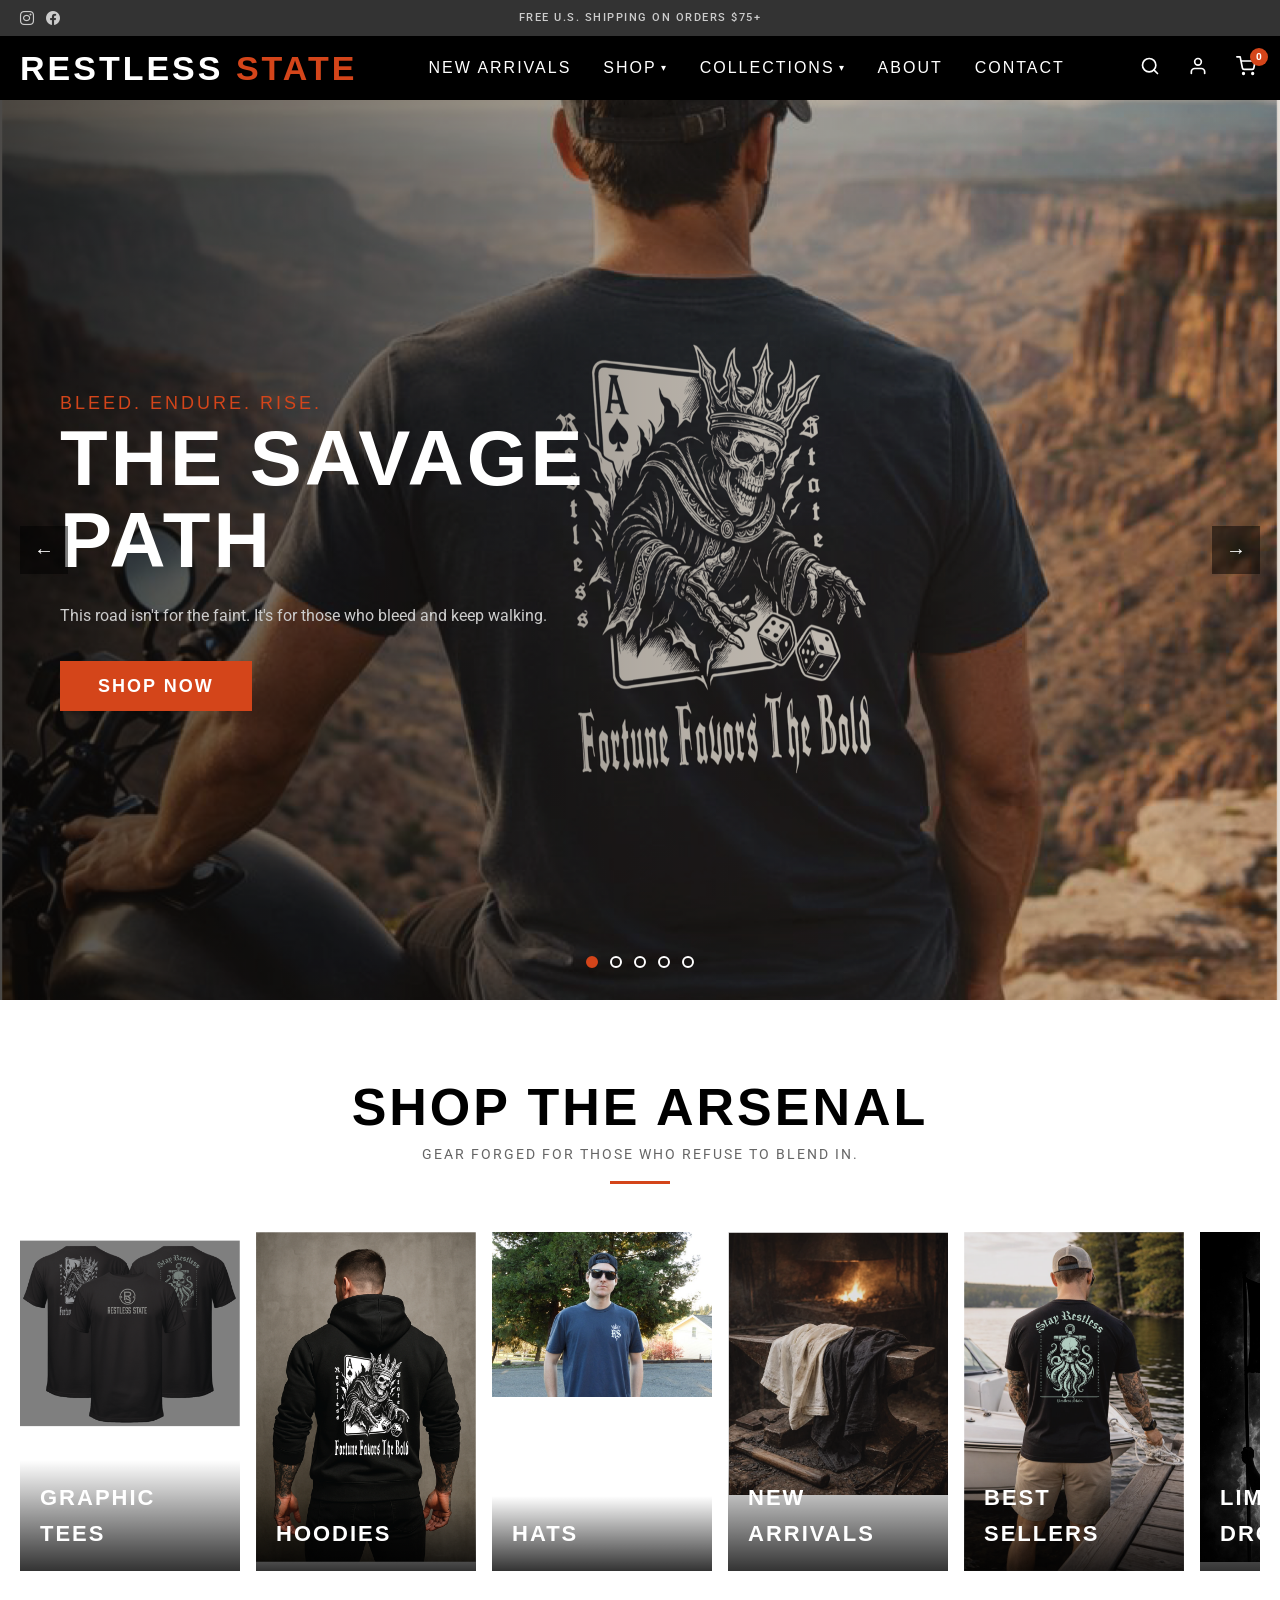
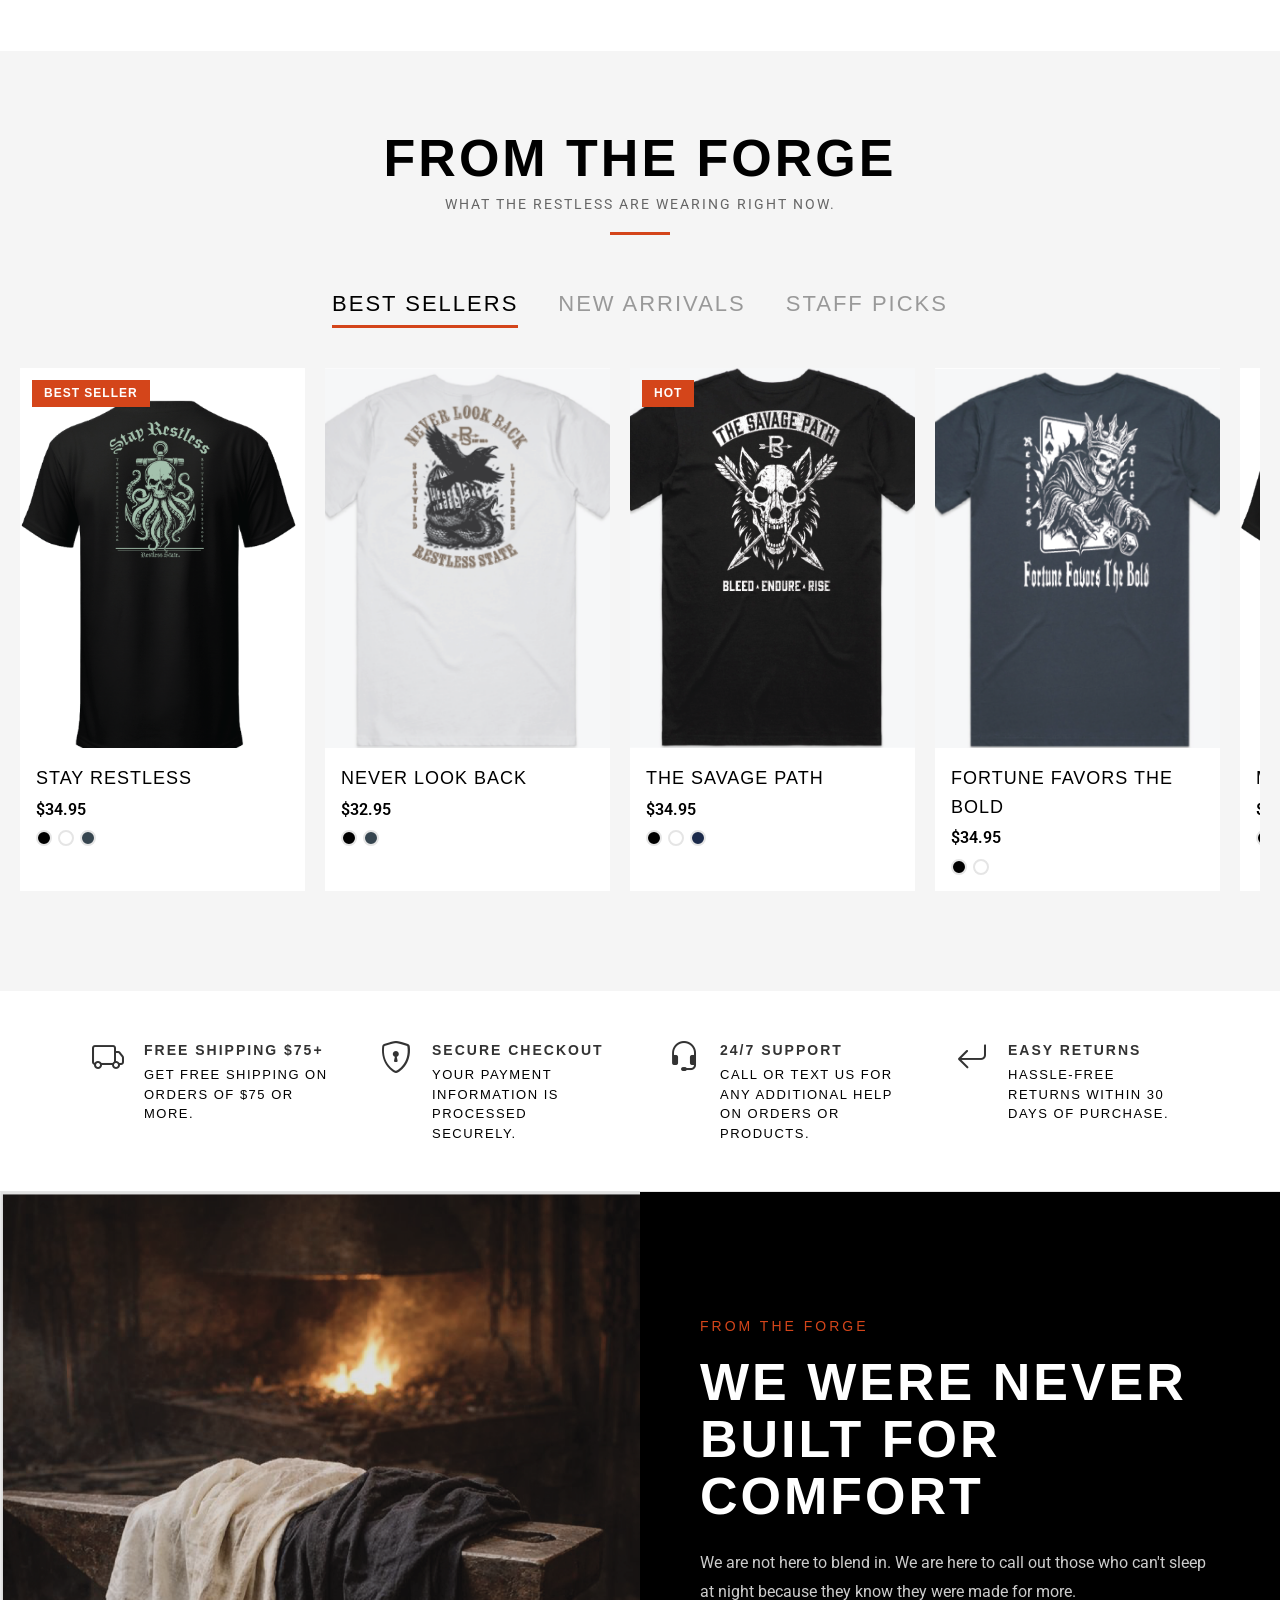
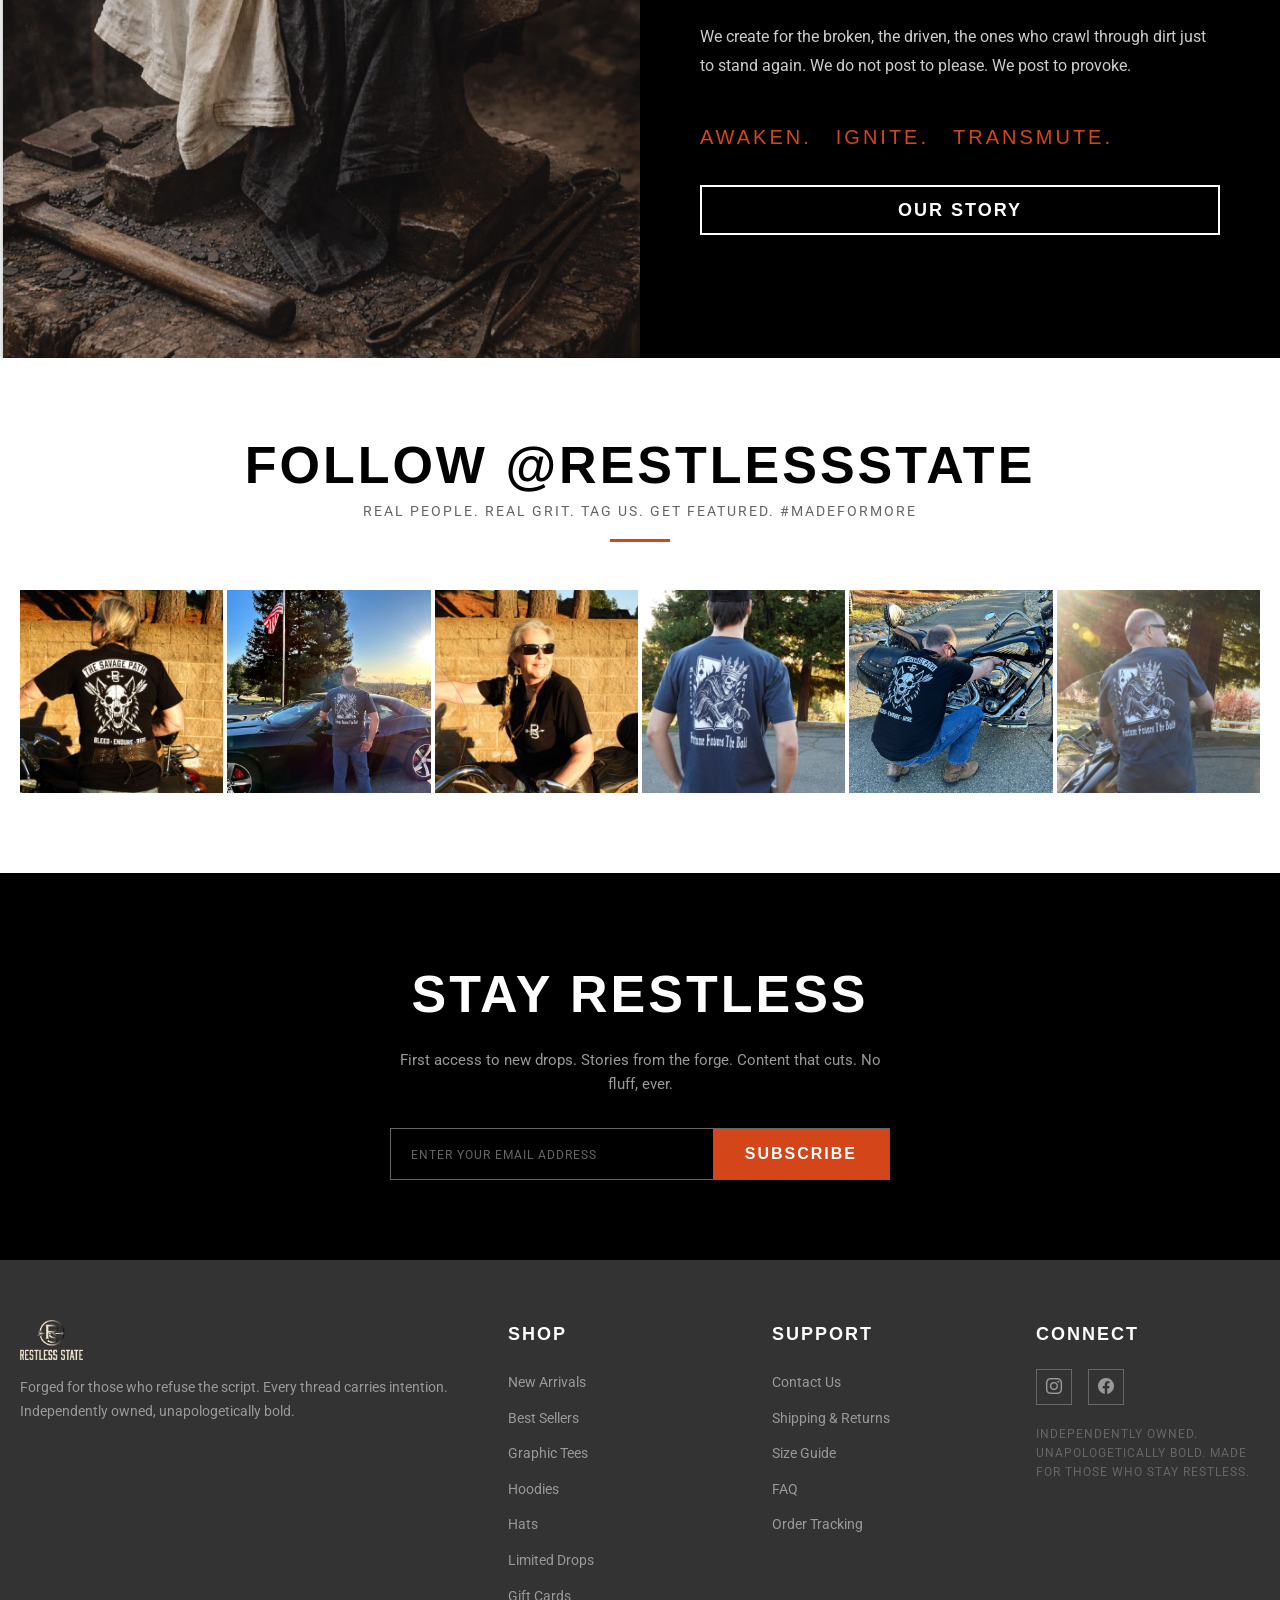
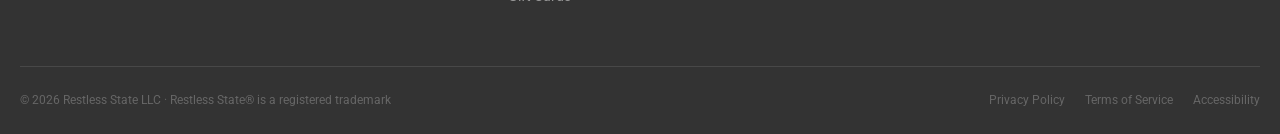
==== index.html @ 9c3a2095 "Initial commit — Restless State streetwear brand site Static site with index, collection, and produc" ====
<!DOCTYPE html>
<html lang="en">
<head>
  <meta charset="UTF-8">
  <meta name="viewport" content="width=device-width, initial-scale=1.0">
  <meta name="description" content="Restless State — streetwear for the underdogs, the misfits, and the self-made. Graphic tees, hoodies, hats, and limited drops.">
  <title>Restless State — You Were Made For More</title>
  <link rel="stylesheet" href="https://use.typekit.net/fvs3qhg.css">
  <link rel="preconnect" href="https://fonts.googleapis.com">
  <link rel="preconnect" href="https://fonts.gstatic.com" crossorigin>
  <link href="https://fonts.googleapis.com/css2?family=Roboto:wght@300;400;500;700&display=swap" rel="stylesheet">
  <link rel="stylesheet" href="https://cdn.jsdelivr.net/npm/bootstrap-icons@1.11.3/font/bootstrap-icons.min.css">
  <link rel="stylesheet" href="css/styles.css">
</head>
<body>

  <!-- ========== HEADER ========== -->
  <header class="site-header">

    <!-- Utility Bar -->
    <div class="utility-bar">
      <div class="utility-bar__inner">
        <div class="utility-bar__social">
          <a href="#" aria-label="Instagram"><i class="bi bi-instagram"></i></a>
          <a href="#" aria-label="Facebook"><i class="bi bi-facebook"></i></a>
        </div>
        <div class="utility-bar__ticker">
          <div class="utility-bar__ticker-track">
            <span class="utility-bar__ticker-item active">FREE U.S. SHIPPING ON ORDERS $75+</span>
            <span class="utility-bar__ticker-item">PREMIUM QUALITY. HAND-PRINTED IN THE USA.</span>
            <span class="utility-bar__ticker-item">JOIN THE MOVEMENT — @RESTLESSSTATE</span>
          </div>
        </div>
      </div>
    </div>

    <!-- Main Navigation -->
    <nav class="main-nav" aria-label="Main navigation">
      <div class="main-nav__inner">

        <button class="nav-hamburger" aria-label="Open menu" aria-expanded="false">
          <span class="nav-hamburger__line"></span>
          <span class="nav-hamburger__line"></span>
          <span class="nav-hamburger__line"></span>
        </button>

        <a href="/" class="nav-logo" aria-label="Restless State home">RESTLESS <span>STATE</span></a>

        <ul class="nav-links">
          <li class="nav-links__item">
            <a href="#" class="nav-links__link">New Arrivals</a>
          </li>
          <li class="nav-links__item">
            <a href="#" class="nav-links__link">Shop <span class="nav-links__arrow">&#9662;</span></a>
            <div class="mega-menu">
              <div class="mega-menu__grid">
                <div class="mega-menu__column">
                  <h4>Tops</h4>
                  <a href="#">Graphic Tees</a>
                  <a href="#">Long Sleeves</a>
                  <a href="#">Tank Tops</a>
                </div>
                <div class="mega-menu__column">
                  <h4>Outerwear</h4>
                  <a href="#">Hoodies</a>
                  <a href="#">Zip-Ups</a>
                  <a href="#">Jackets</a>
                </div>
                <div class="mega-menu__column">
                  <h4>Accessories</h4>
                  <a href="#">Hats</a>
                  <a href="#">Beanies</a>
                  <a href="#">Stickers</a>
                </div>
                <div class="mega-menu__column">
                  <h4>Featured</h4>
                  <a href="#">Best Sellers</a>
                  <a href="#">Limited Drops</a>
                  <a href="#">Gift Cards</a>
                </div>
              </div>
            </div>
          </li>
          <li class="nav-links__item">
            <a href="#" class="nav-links__link">Collections <span class="nav-links__arrow">&#9662;</span></a>
            <div class="mega-menu">
              <div class="mega-menu__grid">
                <div class="mega-menu__column">
                  <a href="#">Graphic Tees</a>
                  <a href="#">Hoodies</a>
                  <a href="#">Hats</a>
                </div>
                <div class="mega-menu__column">
                  <a href="#">New Arrivals</a>
                  <a href="#">Best Sellers</a>
                  <a href="#">Limited Drops</a>
                </div>
              </div>
            </div>
          </li>
          <li class="nav-links__item">
            <a href="#" class="nav-links__link">About</a>
          </li>
          <li class="nav-links__item">
            <a href="#" class="nav-links__link">Contact</a>
          </li>
        </ul>

        <div class="nav-actions">
          <button class="nav-action-btn" aria-label="Search">
            <svg width="20" height="20" viewBox="0 0 24 24" fill="none" stroke="currentColor" stroke-width="2" stroke-linecap="round" stroke-linejoin="round"><circle cx="11" cy="11" r="8"/><line x1="21" y1="21" x2="16.65" y2="16.65"/></svg>
          </button>
          <button class="nav-action-btn" aria-label="Account">
            <svg width="20" height="20" viewBox="0 0 24 24" fill="none" stroke="currentColor" stroke-width="2" stroke-linecap="round" stroke-linejoin="round"><path d="M20 21v-2a4 4 0 0 0-4-4H8a4 4 0 0 0-4 4v2"/><circle cx="12" cy="7" r="4"/></svg>
          </button>
          <button class="nav-action-btn" aria-label="Cart" data-cart-toggle>
            <svg width="20" height="20" viewBox="0 0 24 24" fill="none" stroke="currentColor" stroke-width="2" stroke-linecap="round" stroke-linejoin="round"><circle cx="9" cy="21" r="1"/><circle cx="20" cy="21" r="1"/><path d="M1 1h4l2.68 13.39a2 2 0 0 0 2 1.61h9.72a2 2 0 0 0 2-1.61L23 6H6"/></svg>
            <span class="nav-action-btn__badge">0</span>
          </button>
        </div>

      </div>
    </nav>

    <!-- Mobile Menu -->
    <div class="mobile-menu" aria-label="Mobile navigation">
      <div class="mobile-menu__item">
        <a href="#" class="mobile-menu__link">New Arrivals</a>
      </div>
      <div class="mobile-menu__item">
        <a href="#" class="mobile-menu__link">Shop</a>
        <button class="mobile-menu__toggle" aria-label="Expand Shop submenu">&#9662;</button>
        <div class="mobile-menu__submenu">
          <a href="#">Graphic Tees</a>
          <a href="#">Long Sleeves</a>
          <a href="#">Hoodies</a>
          <a href="#">Zip-Ups</a>
          <a href="#">Hats</a>
          <a href="#">Beanies</a>
        </div>
      </div>
      <div class="mobile-menu__item">
        <a href="#" class="mobile-menu__link">Collections</a>
        <button class="mobile-menu__toggle" aria-label="Expand Collections submenu">&#9662;</button>
        <div class="mobile-menu__submenu">
          <a href="#">Graphic Tees</a>
          <a href="#">Hoodies</a>
          <a href="#">Hats</a>
          <a href="#">New Arrivals</a>
          <a href="#">Best Sellers</a>
          <a href="#">Limited Drops</a>
        </div>
      </div>
      <div class="mobile-menu__item">
        <a href="#" class="mobile-menu__link">About</a>
      </div>
      <div class="mobile-menu__item">
        <a href="#" class="mobile-menu__link">Contact</a>
      </div>
    </div>

  </header>

  <main>

    <!-- ========== HERO SLIDESHOW ========== -->
    <section class="hero" aria-label="Hero slideshow">
      <div class="hero__slide active">
        <img src="images/hero/hero-4-canyon-moto.png" alt="Fortune Favors tee with motorcycle at Grand Canyon">
        <div class="hero__overlay">
          <div class="hero__content">
            <span class="hero__subtitle">Bleed. Endure. Rise.</span>
            <h1 class="hero__title">THE SAVAGE PATH</h1>
            <p class="hero__desc">This road isn't for the faint. It's for those who bleed and keep walking.</p>
            <a href="#" class="btn btn--primary">Shop Now</a>
          </div>
        </div>
      </div>
      <div class="hero__slide">
        <img src="images/hero/hero-1-flag-fire.png" alt="Silhouette holding Restless State flag with fire and amber glow">
        <div class="hero__overlay">
          <div class="hero__content">
            <span class="hero__subtitle">From The Forge</span>
            <h1 class="hero__title">FORGED IN RESTLESSNESS</h1>
            <p class="hero__desc">We were never built for comfort. The restless state is both curse and catalyst.</p>
            <a href="#" class="btn btn--outline">Enter The Forge</a>
          </div>
        </div>
      </div>
      <div class="hero__slide">
        <img src="images/hero/hero-2-challenger-flag.jpg" alt="Man with Dodge Challenger and American flag at sunset">
        <div class="hero__overlay">
          <div class="hero__content">
            <span class="hero__subtitle">New Collection</span>
            <h1 class="hero__title">FORTUNE FAVORS THE BOLD</h1>
            <p class="hero__desc">For those who play to win. Every hand. Every time.</p>
            <a href="#" class="btn btn--outline">Shop Now</a>
          </div>
        </div>
      </div>
      <div class="hero__slide">
        <img src="images/hero/hero-3-rope-bridge.png" alt="Never Look Back tee on rope bridge with waterfall">
        <div class="hero__overlay">
          <div class="hero__content">
            <span class="hero__subtitle">Stay Wild. Live Free.</span>
            <h1 class="hero__title">NEVER LOOK BACK</h1>
            <p class="hero__desc">The path behind you is ash. The path ahead is yours to forge.</p>
            <a href="#" class="btn btn--outline">Shop The Drop</a>
          </div>
        </div>
      </div>
      <div class="hero__slide">
        <img src="images/hero/hero-5-sunset-ride.jpg" alt="Woman on motorcycle riding into sun starburst">
        <div class="hero__overlay">
          <div class="hero__content">
            <span class="hero__subtitle">The Movement</span>
            <h1 class="hero__title">YOU WERE MADE FOR MORE</h1>
            <p class="hero__desc">Stop settling. Start building. The restless don't wait for permission.</p>
            <a href="#" class="btn btn--primary">Join Us</a>
          </div>
        </div>
      </div>

      <div class="hero__nav">
        <button class="hero__dot active" aria-label="Go to slide 1"></button>
        <button class="hero__dot" aria-label="Go to slide 2"></button>
        <button class="hero__dot" aria-label="Go to slide 3"></button>
        <button class="hero__dot" aria-label="Go to slide 4"></button>
        <button class="hero__dot" aria-label="Go to slide 5"></button>
      </div>

      <button class="hero__arrow hero__arrow--prev" aria-label="Previous slide">&#8592;</button>
      <button class="hero__arrow hero__arrow--next" aria-label="Next slide">&#8594;</button>
    </section>

    <!-- ========== COLLECTIONS GRID ========== -->
    <section class="collections-grid">
      <div class="container">
        <div class="section-header">
          <h2 class="section-header__title">Shop The Arsenal</h2>
          <p class="section-header__subtitle">Gear forged for those who refuse to blend in.</p>
          <div class="section-header__line"></div>
        </div>
        <div class="collections-grid__scroll">
          <a href="#" class="collection-card">
            <div class="collection-card__image">
              <img src="images/collections/graphic-tees.png" alt="Three black graphic tees lineup">
            </div>
            <div class="collection-card__overlay">
              <span class="collection-card__name">Graphic Tees</span>
            </div>
          </a>
          <a href="#" class="collection-card">
            <div class="collection-card__image">
              <img src="images/collections/hoodies.png" alt="Hooded figure in dark warehouse">
            </div>
            <div class="collection-card__overlay">
              <span class="collection-card__name">Hoodies</span>
            </div>
          </a>
          <a href="#" class="collection-card">
            <div class="collection-card__image">
              <img src="images/collections/hats.jpg" alt="Young model wearing RS snapback hat">
            </div>
            <div class="collection-card__overlay">
              <span class="collection-card__name">Hats</span>
            </div>
          </a>
          <a href="#" class="collection-card">
            <div class="collection-card__image">
              <img src="images/collections/new-arrivals.png" alt="Tees draped over anvil with forge fire">
            </div>
            <div class="collection-card__overlay">
              <span class="collection-card__name">New Arrivals</span>
            </div>
          </a>
          <a href="#" class="collection-card">
            <div class="collection-card__image">
              <img src="images/collections/best-sellers.png" alt="Man at dock marina wearing Kraken tee">
            </div>
            <div class="collection-card__overlay">
              <span class="collection-card__name">Best Sellers</span>
            </div>
          </a>
          <a href="#" class="collection-card">
            <div class="collection-card__image">
              <img src="images/collections/limited-drops.png" alt="Flag bearer silhouette in black and white">
            </div>
            <div class="collection-card__overlay">
              <span class="collection-card__name">Limited Drops</span>
            </div>
          </a>
          <a href="#" class="collection-card">
            <div class="collection-card__image">
              <img src="images/collections/all-collections.png" alt="Two tees on gritty workbench">
            </div>
            <div class="collection-card__overlay">
              <span class="collection-card__name">All Collections</span>
            </div>
          </a>
        </div>
      </div>
    </section>

    <!-- ========== TABBED PRODUCT CAROUSEL ========== -->
    <section class="product-tabs">
      <div class="container">
        <div class="section-header">
          <h2 class="section-header__title">From The Forge</h2>
          <p class="section-header__subtitle">What the restless are wearing right now.</p>
          <div class="section-header__line"></div>
        </div>

        <div class="product-tabs__nav">
          <button class="product-tabs__tab active" data-tab="best-sellers">Best Sellers</button>
          <button class="product-tabs__tab" data-tab="new-arrivals">New Arrivals</button>
          <button class="product-tabs__tab" data-tab="staff-picks">Staff Picks</button>
        </div>

        <!-- Best Sellers Panel -->
        <div class="product-tabs__panel active" id="best-sellers">
          <div class="product-carousel">

            <div class="product-card">
              <div class="product-card__image-wrap">
                <img src="images/products/kraken-back.png" alt="Stay Restless Kraken tee back design" class="product-card__image">
                <img src="images/products/kraken-front.png" alt="Stay Restless Kraken tee front" class="product-card__image--hover">
                <button class="product-card__quick-add">Quick Add</button>
                <span class="product-card__badge">Best Seller</span>
              </div>
              <div class="product-card__info">
                <h3 class="product-card__name">STAY RESTLESS</h3>
                <p class="product-card__price">$34.95</p>
                <div class="product-card__swatches">
                  <span class="product-card__swatch" style="background-color: #000000;" aria-label="Black"></span>
                  <span class="product-card__swatch" style="background-color: #ffffff;" aria-label="White"></span>
                  <span class="product-card__swatch" style="background-color: #36454f;" aria-label="Charcoal"></span>
                </div>
              </div>
            </div>

            <div class="product-card">
              <div class="product-card__image-wrap">
                <img src="images/products/never-look-back-back.png" alt="Never Look Back tee back design" class="product-card__image">
                <img src="images/products/never-look-back-front.png" alt="Never Look Back tee front" class="product-card__image--hover">
                <button class="product-card__quick-add">Quick Add</button>
              </div>
              <div class="product-card__info">
                <h3 class="product-card__name">NEVER LOOK BACK</h3>
                <p class="product-card__price">$32.95</p>
                <div class="product-card__swatches">
                  <span class="product-card__swatch" style="background-color: #000000;" aria-label="Black"></span>
                  <span class="product-card__swatch" style="background-color: #36454f;" aria-label="Charcoal"></span>
                </div>
              </div>
            </div>

            <div class="product-card">
              <div class="product-card__image-wrap">
                <img src="images/products/savage-path-back.png" alt="The Savage Path tee back design" class="product-card__image">
                <img src="images/products/savage-path-front.png" alt="The Savage Path tee front" class="product-card__image--hover">
                <button class="product-card__quick-add">Quick Add</button>
                <span class="product-card__badge">Hot</span>
              </div>
              <div class="product-card__info">
                <h3 class="product-card__name">THE SAVAGE PATH</h3>
                <p class="product-card__price">$34.95</p>
                <div class="product-card__swatches">
                  <span class="product-card__swatch" style="background-color: #000000;" aria-label="Black"></span>
                  <span class="product-card__swatch" style="background-color: #ffffff;" aria-label="White"></span>
                  <span class="product-card__swatch" style="background-color: #1b2a4a;" aria-label="Navy"></span>
                </div>
              </div>
            </div>

            <div class="product-card">
              <div class="product-card__image-wrap">
                <img src="images/products/fortune-favors-back.png" alt="Fortune Favors The Bold tee back design" class="product-card__image">
                <img src="images/products/fortune-favors-front.png" alt="Fortune Favors The Bold tee front" class="product-card__image--hover">
                <button class="product-card__quick-add">Quick Add</button>
              </div>
              <div class="product-card__info">
                <h3 class="product-card__name">FORTUNE FAVORS THE BOLD</h3>
                <p class="product-card__price">$34.95</p>
                <div class="product-card__swatches">
                  <span class="product-card__swatch" style="background-color: #000000;" aria-label="Black"></span>
                  <span class="product-card__swatch" style="background-color: #ffffff;" aria-label="White"></span>
                </div>
              </div>
            </div>

            <div class="product-card">
              <div class="product-card__image-wrap">
                <img src="images/products/made-for-more-back.png" alt="Made For More tee back design" class="product-card__image">
                <img src="images/products/made-for-more-front.png" alt="Made For More tee front" class="product-card__image--hover">
                <button class="product-card__quick-add">Quick Add</button>
              </div>
              <div class="product-card__info">
                <h3 class="product-card__name">MADE FOR MORE</h3>
                <p class="product-card__price">$34.95</p>
                <div class="product-card__swatches">
                  <span class="product-card__swatch" style="background-color: #000000;" aria-label="Black"></span>
                  <span class="product-card__swatch" style="background-color: #36454f;" aria-label="Charcoal"></span>
                  <span class="product-card__swatch" style="background-color: #1b2a4a;" aria-label="Navy"></span>
                </div>
              </div>
            </div>

            <div class="product-card">
              <div class="product-card__image-wrap">
                <img src="images/products/hoodie-front.png" alt="RS Hoodie front" class="product-card__image">
                <img src="images/products/hoodie-moody.png" alt="RS Hoodie moody lifestyle shot" class="product-card__image--hover">
                <button class="product-card__quick-add">Quick Add</button>
                <span class="product-card__badge">Limited</span>
              </div>
              <div class="product-card__info">
                <h3 class="product-card__name">RS HOODIE</h3>
                <p class="product-card__price">$54.95</p>
                <div class="product-card__swatches">
                  <span class="product-card__swatch" style="background-color: #000000;" aria-label="Black"></span>
                  <span class="product-card__swatch" style="background-color: #ffffff;" aria-label="White"></span>
                  <span class="product-card__swatch" style="background-color: #36454f;" aria-label="Charcoal"></span>
                  <span class="product-card__swatch" style="background-color: #1b2a4a;" aria-label="Navy"></span>
                </div>
              </div>
            </div>

          </div>
        </div>

        <!-- New Arrivals Panel -->
        <div class="product-tabs__panel" id="new-arrivals">
          <div class="product-carousel">

            <div class="product-card">
              <div class="product-card__image-wrap">
                <img src="images/products/hoodie-front.png" alt="RS Hoodie front" class="product-card__image">
                <img src="images/products/hoodie-moody.png" alt="RS Hoodie moody lifestyle shot" class="product-card__image--hover">
                <button class="product-card__quick-add">Quick Add</button>
                <span class="product-card__badge">New</span>
              </div>
              <div class="product-card__info">
                <h3 class="product-card__name">RS HOODIE</h3>
                <p class="product-card__price">$54.95</p>
                <div class="product-card__swatches">
                  <span class="product-card__swatch" style="background-color: #000000;" aria-label="Black"></span>
                  <span class="product-card__swatch" style="background-color: #ffffff;" aria-label="White"></span>
                </div>
              </div>
            </div>

            <div class="product-card">
              <div class="product-card__image-wrap">
                <img src="images/products/savage-path-back.png" alt="The Savage Path tee back design" class="product-card__image">
                <img src="images/products/savage-path-front.png" alt="The Savage Path tee front" class="product-card__image--hover">
                <button class="product-card__quick-add">Quick Add</button>
                <span class="product-card__badge">New</span>
              </div>
              <div class="product-card__info">
                <h3 class="product-card__name">THE SAVAGE PATH</h3>
                <p class="product-card__price">$34.95</p>
                <div class="product-card__swatches">
                  <span class="product-card__swatch" style="background-color: #000000;" aria-label="Black"></span>
                  <span class="product-card__swatch" style="background-color: #1b2a4a;" aria-label="Navy"></span>
                </div>
              </div>
            </div>

            <div class="product-card">
              <div class="product-card__image-wrap">
                <img src="images/products/fortune-favors-back.png" alt="Fortune Favors The Bold tee back design" class="product-card__image">
                <img src="images/products/fortune-favors-front.png" alt="Fortune Favors The Bold tee front" class="product-card__image--hover">
                <button class="product-card__quick-add">Quick Add</button>
                <span class="product-card__badge">New</span>
              </div>
              <div class="product-card__info">
                <h3 class="product-card__name">FORTUNE FAVORS THE BOLD</h3>
                <p class="product-card__price">$34.95</p>
                <div class="product-card__swatches">
                  <span class="product-card__swatch" style="background-color: #000000;" aria-label="Black"></span>
                  <span class="product-card__swatch" style="background-color: #36454f;" aria-label="Charcoal"></span>
                </div>
              </div>
            </div>

            <div class="product-card">
              <div class="product-card__image-wrap">
                <img src="images/products/made-for-more-back.png" alt="Made For More tee back design" class="product-card__image">
                <img src="images/products/made-for-more-front.png" alt="Made For More tee front" class="product-card__image--hover">
                <button class="product-card__quick-add">Quick Add</button>
              </div>
              <div class="product-card__info">
                <h3 class="product-card__name">MADE FOR MORE</h3>
                <p class="product-card__price">$34.95</p>
                <div class="product-card__swatches">
                  <span class="product-card__swatch" style="background-color: #000000;" aria-label="Black"></span>
                  <span class="product-card__swatch" style="background-color: #ffffff;" aria-label="White"></span>
                  <span class="product-card__swatch" style="background-color: #36454f;" aria-label="Charcoal"></span>
                </div>
              </div>
            </div>

            <div class="product-card">
              <div class="product-card__image-wrap">
                <img src="images/products/kraken-back.png" alt="Stay Restless Kraken tee back design" class="product-card__image">
                <img src="images/products/kraken-front.png" alt="Stay Restless Kraken tee front" class="product-card__image--hover">
                <button class="product-card__quick-add">Quick Add</button>
              </div>
              <div class="product-card__info">
                <h3 class="product-card__name">STAY RESTLESS</h3>
                <p class="product-card__price">$34.95</p>
                <div class="product-card__swatches">
                  <span class="product-card__swatch" style="background-color: #000000;" aria-label="Black"></span>
                  <span class="product-card__swatch" style="background-color: #36454f;" aria-label="Charcoal"></span>
                </div>
              </div>
            </div>

            <div class="product-card">
              <div class="product-card__image-wrap">
                <img src="images/products/never-look-back-back.png" alt="Never Look Back tee back design" class="product-card__image">
                <img src="images/products/never-look-back-front.png" alt="Never Look Back tee front" class="product-card__image--hover">
                <button class="product-card__quick-add">Quick Add</button>
              </div>
              <div class="product-card__info">
                <h3 class="product-card__name">NEVER LOOK BACK</h3>
                <p class="product-card__price">$32.95</p>
                <div class="product-card__swatches">
                  <span class="product-card__swatch" style="background-color: #000000;" aria-label="Black"></span>
                  <span class="product-card__swatch" style="background-color: #ffffff;" aria-label="White"></span>
                  <span class="product-card__swatch" style="background-color: #1b2a4a;" aria-label="Navy"></span>
                </div>
              </div>
            </div>

          </div>
        </div>

        <!-- Staff Picks Panel -->
        <div class="product-tabs__panel" id="staff-picks">
          <div class="product-carousel">

            <div class="product-card">
              <div class="product-card__image-wrap">
                <img src="images/products/made-for-more-back.png" alt="Made For More tee back design" class="product-card__image">
                <img src="images/products/made-for-more-front.png" alt="Made For More tee front" class="product-card__image--hover">
                <button class="product-card__quick-add">Quick Add</button>
                <span class="product-card__badge">Staff Pick</span>
              </div>
              <div class="product-card__info">
                <h3 class="product-card__name">MADE FOR MORE</h3>
                <p class="product-card__price">$34.95</p>
                <div class="product-card__swatches">
                  <span class="product-card__swatch" style="background-color: #000000;" aria-label="Black"></span>
                  <span class="product-card__swatch" style="background-color: #ffffff;" aria-label="White"></span>
                </div>
              </div>
            </div>

            <div class="product-card">
              <div class="product-card__image-wrap">
                <img src="images/products/hoodie-front.png" alt="RS Hoodie front" class="product-card__image">
                <img src="images/products/hoodie-moody.png" alt="RS Hoodie moody lifestyle shot" class="product-card__image--hover">
                <button class="product-card__quick-add">Quick Add</button>
                <span class="product-card__badge">Staff Pick</span>
              </div>
              <div class="product-card__info">
                <h3 class="product-card__name">RS HOODIE</h3>
                <p class="product-card__price">$54.95</p>
                <div class="product-card__swatches">
                  <span class="product-card__swatch" style="background-color: #000000;" aria-label="Black"></span>
                  <span class="product-card__swatch" style="background-color: #36454f;" aria-label="Charcoal"></span>
                  <span class="product-card__swatch" style="background-color: #1b2a4a;" aria-label="Navy"></span>
                </div>
              </div>
            </div>

            <div class="product-card">
              <div class="product-card__image-wrap">
                <img src="images/products/kraken-back.png" alt="Stay Restless Kraken tee back design" class="product-card__image">
                <img src="images/products/kraken-front.png" alt="Stay Restless Kraken tee front" class="product-card__image--hover">
                <button class="product-card__quick-add">Quick Add</button>
              </div>
              <div class="product-card__info">
                <h3 class="product-card__name">STAY RESTLESS</h3>
                <p class="product-card__price">$34.95</p>
                <div class="product-card__swatches">
                  <span class="product-card__swatch" style="background-color: #000000;" aria-label="Black"></span>
                  <span class="product-card__swatch" style="background-color: #ffffff;" aria-label="White"></span>
                  <span class="product-card__swatch" style="background-color: #36454f;" aria-label="Charcoal"></span>
                </div>
              </div>
            </div>

            <div class="product-card">
              <div class="product-card__image-wrap">
                <img src="images/products/never-look-back-back.png" alt="Never Look Back tee back design" class="product-card__image">
                <img src="images/products/never-look-back-front.png" alt="Never Look Back tee front" class="product-card__image--hover">
                <button class="product-card__quick-add">Quick Add</button>
              </div>
              <div class="product-card__info">
                <h3 class="product-card__name">NEVER LOOK BACK</h3>
                <p class="product-card__price">$32.95</p>
                <div class="product-card__swatches">
                  <span class="product-card__swatch" style="background-color: #000000;" aria-label="Black"></span>
                  <span class="product-card__swatch" style="background-color: #1b2a4a;" aria-label="Navy"></span>
                </div>
              </div>
            </div>

            <div class="product-card">
              <div class="product-card__image-wrap">
                <img src="images/products/savage-path-back.png" alt="The Savage Path tee back design" class="product-card__image">
                <img src="images/products/savage-path-front.png" alt="The Savage Path tee front" class="product-card__image--hover">
                <button class="product-card__quick-add">Quick Add</button>
              </div>
              <div class="product-card__info">
                <h3 class="product-card__name">THE SAVAGE PATH</h3>
                <p class="product-card__price">$34.95</p>
                <div class="product-card__swatches">
                  <span class="product-card__swatch" style="background-color: #000000;" aria-label="Black"></span>
                  <span class="product-card__swatch" style="background-color: #ffffff;" aria-label="White"></span>
                </div>
              </div>
            </div>

            <div class="product-card">
              <div class="product-card__image-wrap">
                <img src="images/products/fortune-favors-back.png" alt="Fortune Favors The Bold tee back design" class="product-card__image">
                <img src="images/products/fortune-favors-front.png" alt="Fortune Favors The Bold tee front" class="product-card__image--hover">
                <button class="product-card__quick-add">Quick Add</button>
              </div>
              <div class="product-card__info">
                <h3 class="product-card__name">FORTUNE FAVORS THE BOLD</h3>
                <p class="product-card__price">$34.95</p>
                <div class="product-card__swatches">
                  <span class="product-card__swatch" style="background-color: #000000;" aria-label="Black"></span>
                  <span class="product-card__swatch" style="background-color: #36454f;" aria-label="Charcoal"></span>
                </div>
              </div>
            </div>

          </div>
        </div>

      </div>
    </section>

    <!-- ========== TRUST BADGES ========== -->
    <section class="trust-badges">
      <div class="trust-badge">
        <div class="trust-badge__icon"><i class="bi bi-truck"></i></div>
        <div class="trust-badge__content">
          <span class="trust-badge__title">Free Shipping $75+</span>
          <span class="trust-badge__desc">Get free shipping on orders of $75 or more.</span>
        </div>
      </div>
      <div class="trust-badge">
        <div class="trust-badge__icon"><i class="bi bi-shield-lock"></i></div>
        <div class="trust-badge__content">
          <span class="trust-badge__title">Secure Checkout</span>
          <span class="trust-badge__desc">Your payment information is processed securely.</span>
        </div>
      </div>
      <div class="trust-badge">
        <div class="trust-badge__icon"><i class="bi bi-headset"></i></div>
        <div class="trust-badge__content">
          <span class="trust-badge__title">24/7 Support</span>
          <span class="trust-badge__desc">Call or text us for any additional help on orders or products.</span>
        </div>
      </div>
      <div class="trust-badge">
        <div class="trust-badge__icon"><i class="bi bi-arrow-return-left"></i></div>
        <div class="trust-badge__content">
          <span class="trust-badge__title">Easy Returns</span>
          <span class="trust-badge__desc">Hassle-free returns within 30 days of purchase.</span>
        </div>
      </div>
    </section>

    <!-- ========== BRAND STORY ========== -->
    <section class="brand-story">
      <div class="brand-story__image">
        <img src="images/lifestyle/anvil-forge.png" alt="Restless State tees draped over anvil with forge fire">
      </div>
      <div class="brand-story__content">
        <span class="brand-story__label">From The Forge</span>
        <h2 class="brand-story__title">We Were Never Built For Comfort</h2>
        <p class="brand-story__text">We are not here to blend in. We are here to call out those who can't sleep at night because they know they were made for more.</p>
        <p class="brand-story__text">We create for the broken, the driven, the ones who crawl through dirt just to stand again. We do not post to please. We post to provoke.</p>
        <div class="brand-story__values">
          <span class="brand-story__value">Awaken.</span>
          <span class="brand-story__value">Ignite.</span>
          <span class="brand-story__value">Transmute.</span>
        </div>
        <a href="#" class="btn btn--outline">Our Story</a>
      </div>
    </section>

    <!-- ========== SOCIAL FEED ========== -->
    <section class="social-feed">
      <div class="container">
        <div class="section-header">
          <h2 class="section-header__title">Follow @RestlessState</h2>
          <p class="section-header__subtitle">Real people. Real grit. Tag us. Get featured. #MadeForMore</p>
          <div class="section-header__line"></div>
        </div>
        <div class="social-feed__grid">
          <a href="#" class="social-feed__item">
            <img src="images/social/social-1.jpg" alt="Female model showing Savage Path back design">
            <div class="social-feed__item-overlay">
              <span class="social-feed__item-icon"><i class="bi bi-instagram"></i></span>
            </div>
          </a>
          <a href="#" class="social-feed__item">
            <img src="images/social/social-2.jpg" alt="Man with Challenger and American flag">
            <div class="social-feed__item-overlay">
              <span class="social-feed__item-icon"><i class="bi bi-instagram"></i></span>
            </div>
          </a>
          <a href="#" class="social-feed__item">
            <img src="images/social/social-3.jpg" alt="Female model smiling on motorcycle">
            <div class="social-feed__item-overlay">
              <span class="social-feed__item-icon"><i class="bi bi-instagram"></i></span>
            </div>
          </a>
          <a href="#" class="social-feed__item">
            <img src="images/social/social-4.jpg" alt="Young model showing Fortune Favors back print">
            <div class="social-feed__item-overlay">
              <span class="social-feed__item-icon"><i class="bi bi-instagram"></i></span>
            </div>
          </a>
          <a href="#" class="social-feed__item">
            <img src="images/social/social-5.jpg" alt="Man crouching next to motorcycle">
            <div class="social-feed__item-overlay">
              <span class="social-feed__item-icon"><i class="bi bi-instagram"></i></span>
            </div>
          </a>
          <a href="#" class="social-feed__item">
            <img src="images/social/social-6.jpg" alt="Fortune Favors back design with sun flare">
            <div class="social-feed__item-overlay">
              <span class="social-feed__item-icon"><i class="bi bi-instagram"></i></span>
            </div>
          </a>
        </div>
      </div>
    </section>

    <!-- ========== EMAIL SIGNUP ========== -->
    <section class="email-signup">
      <div class="container">
        <h2 class="email-signup__title">STAY RESTLESS</h2>
        <p class="email-signup__text">First access to new drops. Stories from the forge. Content that cuts. No fluff, ever.</p>
        <form class="email-signup__form" action="#" method="post">
          <input class="email-signup__input" type="email" placeholder="Enter your email address" required aria-label="Email address">
          <button class="email-signup__submit" type="submit">Subscribe</button>
        </form>
      </div>
    </section>

  </main>

  <!-- ========== FOOTER ========== -->
  <footer class="site-footer">
    <div class="container">
      <div class="footer__grid">

        <div class="footer__column">
          <a href="/" class="footer__brand-logo"><img src="images/brand/logo-full.png" alt="Restless State"></a>
          <p class="footer__about">Forged for those who refuse the script. Every thread carries intention. Independently owned, unapologetically bold.</p>
        </div>

        <div class="footer__column">
          <h4 class="footer__heading">Shop</h4>
          <ul class="footer__links">
            <li><a href="#">New Arrivals</a></li>
            <li><a href="#">Best Sellers</a></li>
            <li><a href="#">Graphic Tees</a></li>
            <li><a href="#">Hoodies</a></li>
            <li><a href="#">Hats</a></li>
            <li><a href="#">Limited Drops</a></li>
            <li><a href="#">Gift Cards</a></li>
          </ul>
        </div>

        <div class="footer__column">
          <h4 class="footer__heading">Support</h4>
          <ul class="footer__links">
            <li><a href="#">Contact Us</a></li>
            <li><a href="#">Shipping &amp; Returns</a></li>
            <li><a href="#">Size Guide</a></li>
            <li><a href="#">FAQ</a></li>
            <li><a href="#">Order Tracking</a></li>
          </ul>
        </div>

        <div class="footer__column">
          <h4 class="footer__heading">Connect</h4>
          <div class="footer__social">
            <a href="#" aria-label="Instagram"><i class="bi bi-instagram"></i></a>
            <a href="#" aria-label="Facebook"><i class="bi bi-facebook"></i></a>
          </div>
          <p class="footer__indie">Independently owned. Unapologetically bold. Made for those who stay restless.</p>
        </div>

      </div>

      <div class="footer__bottom">
        <p>&copy; 2026 Restless State LLC &middot; Restless State&reg; is a registered trademark</p>
        <div class="footer__legal">
          <a href="#">Privacy Policy</a>
          <a href="#">Terms of Service</a>
          <a href="#">Accessibility</a>
        </div>
      </div>
    </div>
  </footer>

  <!-- ========== CART DRAWER ========== -->
  <div class="cart-overlay" aria-hidden="true"></div>
  <aside class="cart-drawer" aria-label="Shopping cart">
    <div class="cart-drawer__header">
      <h2 class="cart-drawer__title">Your Cart</h2>
      <button class="cart-drawer__close" aria-label="Close cart">&times;</button>
    </div>
    <div class="cart-drawer__body">
      <div class="cart-drawer__empty-icon">
        <svg width="64" height="64" viewBox="0 0 24 24" fill="none" stroke="currentColor" stroke-width="1" stroke-linecap="round" stroke-linejoin="round"><circle cx="9" cy="21" r="1"/><circle cx="20" cy="21" r="1"/><path d="M1 1h4l2.68 13.39a2 2 0 0 0 2 1.61h9.72a2 2 0 0 0 2-1.61L23 6H6"/></svg>
      </div>
      <p class="cart-drawer__empty-text">Your cart is empty</p>
      <a href="#" class="btn">Start Shopping</a>
    </div>
    <div class="cart-drawer__footer"></div>
  </aside>

  <script src="js/main.js"></script>
</body>
</html>
---- css/styles.css ----
/* ============================================================
   RESTLESS STATE — Custom Ecommerce Prototype
   Styles.css — Complete Design System + Component Library
   ============================================================ */

/* --- Design Tokens / Custom Properties --- */
:root {
  --color-black: #000000;
  --color-white: #FFFFFF;
  --color-accent: #D4451A;
  --color-accent-hover: #b83915;
  --color-gray-100: #F5F5F5;
  --color-gray-200: #E5E5E5;
  --color-gray-300: #CCCCCC;
  --color-gray-400: #999999;
  --color-gray-600: #666666;
  --color-gray-800: #333333;
  --color-overlay: rgba(0, 0, 0, 0.5);

  --font-display: 'bourbon', sans-serif;
  --font-body: 'Roboto', sans-serif;

  --header-height: 120px;
  --header-height-scrolled: 70px;
  --utility-bar-height: 36px;
  --nav-height: 64px;

  --container-max: 1440px;
  --container-padding: 20px;

  --transition-fast: 0.2s ease;
  --transition-base: 0.3s ease;
  --transition-slow: 0.5s ease;

  --shadow-sm: 0 1px 3px rgba(0,0,0,0.1);
  --shadow-md: 0 4px 12px rgba(0,0,0,0.15);
  --shadow-lg: 0 8px 30px rgba(0,0,0,0.2);

  --z-header: 1000;
  --z-mega-menu: 1001;
  --z-mobile-menu: 1100;
  --z-cart-drawer: 1200;
  --z-overlay: 1050;
}

/* --- Reset & Base --- */
*, *::before, *::after {
  box-sizing: border-box;
  margin: 0;
  padding: 0;
}

html {
  scroll-behavior: smooth;
  -webkit-text-size-adjust: 100%;
}

body {
  font-family: var(--font-body);
  font-size: 16px;
  line-height: 1.6;
  color: var(--color-black);
  background: var(--color-white);
  overflow-x: hidden;
  -webkit-font-smoothing: antialiased;
  -moz-osx-font-smoothing: grayscale;
}

img {
  max-width: 100%;
  height: auto;
  display: block;
}

a {
  text-decoration: none;
  color: inherit;
  transition: color var(--transition-fast);
}

button {
  cursor: pointer;
  border: none;
  background: none;
  font-family: inherit;
  font-size: inherit;
}

ul, ol {
  list-style: none;
}

input, select, textarea {
  font-family: inherit;
  font-size: inherit;
  border: none;
  outline: none;
}

/* Focus states for accessibility */
:focus-visible {
  outline: 2px solid var(--color-accent);
  outline-offset: 2px;
}

/* --- Utility Classes --- */
.container {
  max-width: var(--container-max);
  margin: 0 auto;
  padding: 0 var(--container-padding);
}

.sr-only {
  position: absolute;
  width: 1px;
  height: 1px;
  padding: 0;
  margin: -1px;
  overflow: hidden;
  clip: rect(0, 0, 0, 0);
  white-space: nowrap;
  border: 0;
}

/* --- Placeholder Image Boxes --- */
.placeholder-img {
  background: #888;
  display: flex;
  align-items: center;
  justify-content: center;
  text-align: center;
  color: var(--color-white);
  font-family: var(--font-body);
  font-size: 12px;
  font-weight: 500;
  letter-spacing: 1px;
  text-transform: uppercase;
  padding: 20px;
  line-height: 1.4;
  position: relative;
  overflow: hidden;
}

.placeholder-img--dark {
  background: #555;
}

.placeholder-img--light {
  background: #aaa;
}

/* --- Buttons --- */
.btn {
  display: inline-flex;
  align-items: center;
  justify-content: center;
  font-family: var(--font-display);
  font-size: 18px;
  font-weight: 600;
  text-transform: uppercase;
  letter-spacing: 2px;
  padding: 14px 36px;
  border: 2px solid transparent;
  cursor: pointer;
  transition: all var(--transition-fast);
  line-height: 1;
  text-align: center;
  gap: 8px;
}

.btn--primary {
  background: var(--color-accent);
  color: var(--color-white);
  border-color: var(--color-accent);
}

.btn--primary:hover {
  background: var(--color-accent-hover);
  border-color: var(--color-accent-hover);
}

.btn--outline {
  background: transparent;
  color: var(--color-white);
  border-color: var(--color-white);
}

.btn--outline:hover {
  background: var(--color-white);
  color: var(--color-black);
}

.btn--outline-dark {
  background: transparent;
  color: var(--color-black);
  border-color: var(--color-black);
}

.btn--outline-dark:hover {
  background: var(--color-black);
  color: var(--color-white);
}

.btn--black {
  background: var(--color-black);
  color: var(--color-white);
  border-color: var(--color-black);
}

.btn--black:hover {
  background: var(--color-gray-800);
  border-color: var(--color-gray-800);
}

.btn--sm {
  font-size: 14px;
  padding: 10px 24px;
  letter-spacing: 1.5px;
}

.btn--lg {
  font-size: 22px;
  padding: 18px 48px;
}

/* ============================================================
   HEADER
   ============================================================ */

.site-header {
  position: fixed;
  top: 0;
  left: 0;
  right: 0;
  z-index: var(--z-header);
  background: var(--color-black);
  transition: all var(--transition-base);
}

/* --- Utility Bar --- */
.utility-bar {
  background: var(--color-gray-800);
  height: var(--utility-bar-height);
  display: flex;
  align-items: center;
  font-size: 12px;
  color: var(--color-gray-300);
  transition: all var(--transition-base);
  overflow: hidden;
}

.site-header.scrolled .utility-bar {
  height: 0;
  opacity: 0;
  pointer-events: none;
}

.utility-bar__inner {
  display: flex;
  align-items: center;
  justify-content: center;
  width: 100%;
  max-width: var(--container-max);
  margin: 0 auto;
  padding: 0 var(--container-padding);
  position: relative;
}

.utility-bar__inner .utility-bar__social {
  position: absolute;
  left: var(--container-padding);
}

.utility-bar__social {
  display: flex;
  gap: 12px;
}

.utility-bar__social a {
  color: var(--color-gray-300);
  font-size: 14px;
  transition: color var(--transition-fast);
}

.utility-bar__social a:hover {
  color: var(--color-white);
}

.utility-bar__ticker {
  position: relative;
  overflow: hidden;
  height: 20px;
  flex: 1;
  max-width: 500px;
  margin: 0 20px;
}

.utility-bar__ticker-track {
  position: absolute;
  top: 0;
  left: 0;
  right: 0;
  height: 100%;
}

.utility-bar__ticker-item {
  position: absolute;
  top: 0;
  left: 0;
  right: 0;
  height: 100%;
  display: flex;
  align-items: center;
  justify-content: center;
  text-transform: uppercase;
  letter-spacing: 1.5px;
  font-size: 11px;
  font-weight: 500;
  opacity: 0;
  transition: opacity 0.6s ease;
  white-space: nowrap;
}

.utility-bar__ticker-item.active {
  opacity: 1;
}

.utility-bar__currency {
  font-size: 11px;
  text-transform: uppercase;
  letter-spacing: 1px;
  color: var(--color-gray-400);
  cursor: pointer;
}

/* --- Main Nav --- */
.main-nav {
  height: var(--nav-height);
  display: flex;
  align-items: center;
  transition: height var(--transition-base);
}

.site-header.scrolled .main-nav {
  height: 56px;
}

.main-nav__inner {
  display: flex;
  align-items: center;
  justify-content: space-between;
  width: 100%;
  max-width: var(--container-max);
  margin: 0 auto;
  padding: 0 var(--container-padding);
}

/* Hamburger */
.nav-hamburger {
  display: none;
  flex-direction: column;
  justify-content: center;
  gap: 5px;
  width: 28px;
  height: 28px;
  cursor: pointer;
  z-index: calc(var(--z-mobile-menu) + 1);
}

.nav-hamburger__line {
  width: 100%;
  height: 2px;
  background: var(--color-white);
  transition: all var(--transition-base);
  transform-origin: center;
}

.nav-hamburger.active .nav-hamburger__line:nth-child(1) {
  transform: translateY(7px) rotate(45deg);
}

.nav-hamburger.active .nav-hamburger__line:nth-child(2) {
  opacity: 0;
}

.nav-hamburger.active .nav-hamburger__line:nth-child(3) {
  transform: translateY(-7px) rotate(-45deg);
}

/* Logo */
.nav-logo {
  font-family: var(--font-display);
  font-size: 34px;
  font-weight: 700;
  color: var(--color-white);
  text-transform: uppercase;
  letter-spacing: 3px;
  line-height: 1;
  transition: font-size var(--transition-base);
  white-space: nowrap;
}

.site-header.scrolled .nav-logo {
  font-size: 28px;
}

.nav-logo span {
  color: var(--color-accent);
}

/* Desktop Nav Links */
.nav-links {
  display: flex;
  align-items: center;
  gap: 32px;
}

.nav-links__item {
  position: relative;
}

.nav-links__link {
  font-family: var(--font-display);
  font-size: 16px;
  font-weight: 500;
  text-transform: uppercase;
  letter-spacing: 2px;
  color: var(--color-white);
  padding: 8px 0;
  display: flex;
  align-items: center;
  gap: 4px;
  transition: color var(--transition-fast);
}

.nav-links__link:hover,
.nav-links__link.active {
  color: var(--color-accent);
}

.nav-links__link::after {
  content: '';
  position: absolute;
  bottom: 0;
  left: 0;
  width: 0;
  height: 2px;
  background: var(--color-accent);
  transition: width var(--transition-base);
}

.nav-links__link:hover::after {
  width: 100%;
}

.nav-links__arrow {
  font-size: 10px;
  transition: transform var(--transition-fast);
}

.nav-links__item:hover .nav-links__arrow {
  transform: rotate(180deg);
}

/* Nav Actions */
.nav-actions {
  display: flex;
  align-items: center;
  gap: 20px;
}

.nav-action-btn {
  color: var(--color-white);
  font-size: 20px;
  position: relative;
  padding: 4px;
  transition: color var(--transition-fast);
  background: none;
  border: none;
  cursor: pointer;
}

.nav-action-btn:hover {
  color: var(--color-accent);
}

.nav-action-btn__badge {
  position: absolute;
  top: -4px;
  right: -8px;
  background: var(--color-accent);
  color: var(--color-white);
  font-size: 10px;
  font-weight: 700;
  width: 18px;
  height: 18px;
  border-radius: 50%;
  display: flex;
  align-items: center;
  justify-content: center;
  line-height: 1;
}

/* --- Mega Menu --- */
.mega-menu {
  position: absolute;
  top: 100%;
  left: 50%;
  transform: translateX(-50%);
  background: var(--color-white);
  min-width: 800px;
  padding: 40px;
  box-shadow: var(--shadow-lg);
  opacity: 0;
  visibility: hidden;
  transition: all var(--transition-base);
  z-index: var(--z-mega-menu);
}

.nav-links__item:hover .mega-menu {
  opacity: 1;
  visibility: visible;
}

.mega-menu__grid {
  display: grid;
  grid-template-columns: repeat(4, 1fr);
  gap: 32px;
}

.mega-menu__column h3 {
  font-family: var(--font-display);
  font-size: 20px;
  font-weight: 600;
  text-transform: uppercase;
  letter-spacing: 2px;
  margin-bottom: 16px;
  color: var(--color-black);
  border-bottom: 2px solid var(--color-accent);
  padding-bottom: 8px;
}

.mega-menu__column ul li {
  margin-bottom: 8px;
}

.mega-menu__column ul li a {
  font-size: 14px;
  color: var(--color-gray-600);
  transition: color var(--transition-fast);
}

.mega-menu__column ul li a:hover {
  color: var(--color-accent);
}

.mega-menu__featured {
  position: relative;
  overflow: hidden;
  border-radius: 4px;
}

.mega-menu__featured .placeholder-img {
  height: 200px;
}

/* --- Mobile Menu --- */
.mobile-menu {
  position: fixed;
  top: 0;
  left: 0;
  width: 100%;
  height: 100%;
  background: var(--color-black);
  z-index: var(--z-mobile-menu);
  transform: translateX(-100%);
  transition: transform var(--transition-base);
  overflow-y: auto;
  padding: 100px 24px 40px;
}

.mobile-menu.active {
  transform: translateX(0);
}

.mobile-menu__item {
  border-bottom: 1px solid var(--color-gray-800);
}

.mobile-menu__link {
  display: flex;
  align-items: center;
  justify-content: space-between;
  padding: 16px 0;
  font-family: var(--font-display);
  font-size: 22px;
  font-weight: 500;
  text-transform: uppercase;
  letter-spacing: 2px;
  color: var(--color-white);
}

.mobile-menu__link:hover {
  color: var(--color-accent);
}

.mobile-menu__toggle {
  font-size: 18px;
  color: var(--color-white);
  cursor: pointer;
  padding: 4px 8px;
  transition: transform var(--transition-fast);
}

.mobile-menu__toggle.active {
  transform: rotate(180deg);
}

.mobile-menu__submenu {
  max-height: 0;
  overflow: hidden;
  transition: max-height var(--transition-base);
  padding-left: 16px;
}

.mobile-menu__submenu.active {
  max-height: 500px;
}

.mobile-menu__submenu a {
  display: block;
  padding: 10px 0;
  font-size: 15px;
  color: var(--color-gray-400);
  text-transform: uppercase;
  letter-spacing: 1px;
}

.mobile-menu__submenu a:hover {
  color: var(--color-accent);
}

/* ============================================================
   HERO SLIDESHOW
   ============================================================ */

.hero {
  position: relative;
  width: 100%;
  height: 100vh;
  min-height: 600px;
  max-height: 900px;
  overflow: hidden;
  margin-top: 100px;
}

.site-header.scrolled ~ main .hero,
.hero {
  margin-top: 100px;
}

.hero__slide {
  position: absolute;
  top: 0;
  left: 0;
  width: 100%;
  height: 100%;
  opacity: 0;
  transition: opacity 0.8s ease;
  z-index: 1;
}

.hero__slide.active {
  opacity: 1;
  z-index: 2;
}

.hero__slide .placeholder-img {
  width: 100%;
  height: 100%;
  font-size: 14px;
}

.hero__overlay {
  position: absolute;
  inset: 0;
  background: linear-gradient(to right, rgba(0,0,0,0.7) 0%, rgba(0,0,0,0.3) 50%, rgba(0,0,0,0.1) 100%);
  z-index: 3;
  display: flex;
  align-items: center;
  padding: 0 60px;
}

.hero__content {
  max-width: 650px;
  color: var(--color-white);
}

.hero__subtitle {
  font-family: var(--font-display);
  font-size: 18px;
  font-weight: 400;
  text-transform: uppercase;
  letter-spacing: 3px;
  color: var(--color-accent);
  margin-bottom: 12px;
}

.hero__title {
  font-family: var(--font-display);
  font-size: 78px;
  font-weight: 700;
  text-transform: uppercase;
  letter-spacing: 3px;
  line-height: 1.05;
  margin-bottom: 20px;
}

.hero__desc {
  font-size: 16px;
  line-height: 1.7;
  color: var(--color-gray-300);
  margin-bottom: 32px;
  max-width: 500px;
}

.hero__nav {
  position: absolute;
  bottom: 32px;
  left: 50%;
  transform: translateX(-50%);
  z-index: 5;
  display: flex;
  gap: 12px;
}

.hero__dot {
  width: 12px;
  height: 12px;
  border-radius: 50%;
  border: 2px solid var(--color-white);
  background: transparent;
  cursor: pointer;
  transition: all var(--transition-fast);
  padding: 0;
}

.hero__dot.active {
  background: var(--color-accent);
  border-color: var(--color-accent);
}

.hero__arrow {
  position: absolute;
  top: 50%;
  transform: translateY(-50%);
  z-index: 5;
  width: 48px;
  height: 48px;
  display: flex;
  align-items: center;
  justify-content: center;
  background: rgba(0,0,0,0.5);
  color: var(--color-white);
  font-size: 20px;
  border: none;
  cursor: pointer;
  transition: all var(--transition-fast);
}

.hero__arrow:hover {
  background: var(--color-accent);
}

.hero__arrow--prev {
  left: 20px;
}

.hero__arrow--next {
  right: 20px;
}

/* ============================================================
   COLLECTION GRID
   ============================================================ */

.collections-grid {
  padding: 80px 0;
  background: var(--color-white);
}

.section-header {
  text-align: center;
  margin-bottom: 48px;
}

.section-header__title {
  font-family: var(--font-display);
  font-size: 52px;
  font-weight: 700;
  text-transform: uppercase;
  letter-spacing: 3px;
  color: var(--color-black);
  line-height: 1.05;
}

.section-header__subtitle {
  font-size: 14px;
  color: var(--color-gray-600);
  text-transform: uppercase;
  letter-spacing: 2px;
  margin-top: 8px;
}

.section-header__line {
  width: 60px;
  height: 3px;
  background: var(--color-accent);
  margin: 16px auto 0;
}

.collections-grid__scroll {
  display: flex;
  gap: 16px;
  overflow-x: auto;
  scroll-snap-type: x mandatory;
  -webkit-overflow-scrolling: touch;
  padding: 0 var(--container-padding);
  scrollbar-width: none;
}

.collections-grid__scroll::-webkit-scrollbar {
  display: none;
}

.collection-card {
  flex: 0 0 220px;
  scroll-snap-align: start;
  position: relative;
  overflow: hidden;
  cursor: pointer;
}

.collection-card__image {
  width: 100%;
  aspect-ratio: 3 / 4;
  transition: transform var(--transition-slow);
}

.collection-card:hover .collection-card__image {
  transform: scale(1.05);
}

.collection-card__overlay {
  position: absolute;
  bottom: 0;
  left: 0;
  right: 0;
  padding: 20px;
  background: linear-gradient(to top, rgba(0,0,0,0.8) 0%, transparent 100%);
}

.collection-card__name {
  font-family: var(--font-display);
  font-size: 22px;
  font-weight: 600;
  text-transform: uppercase;
  letter-spacing: 2px;
  color: var(--color-white);
}

/* ============================================================
   TABBED PRODUCT CAROUSEL
   ============================================================ */

.product-tabs {
  padding: 80px 0;
  background: var(--color-gray-100);
}

.product-tabs__nav {
  display: flex;
  justify-content: center;
  gap: 40px;
  margin-bottom: 40px;
}

.product-tabs__tab {
  font-family: var(--font-display);
  font-size: 22px;
  font-weight: 500;
  text-transform: uppercase;
  letter-spacing: 2px;
  color: var(--color-gray-400);
  padding: 8px 0;
  border: none;
  border-bottom: 3px solid transparent;
  background: none;
  cursor: pointer;
  transition: all var(--transition-fast);
}

.product-tabs__tab:hover {
  color: var(--color-gray-800);
}

.product-tabs__tab.active {
  color: var(--color-black);
  border-bottom-color: var(--color-accent);
}

.product-tabs__panel {
  display: none;
}

.product-tabs__panel.active {
  display: block;
}

.product-carousel {
  display: flex;
  gap: 20px;
  overflow-x: auto;
  scroll-snap-type: x mandatory;
  -webkit-overflow-scrolling: touch;
  padding: 0 var(--container-padding) 20px;
  scrollbar-width: none;
}

.product-carousel::-webkit-scrollbar {
  display: none;
}

/* --- Product Card --- */
.product-card {
  flex: 0 0 calc(25% - 15px);
  min-width: 260px;
  scroll-snap-align: start;
  background: var(--color-white);
  cursor: pointer;
  transition: box-shadow var(--transition-fast);
}

.product-card:hover {
  box-shadow: var(--shadow-md);
}

.product-card__image-wrap {
  position: relative;
  overflow: hidden;
  aspect-ratio: 3 / 4;
}

.product-card__image {
  width: 100%;
  height: 100%;
  transition: opacity var(--transition-base);
}

.product-card__image--hover {
  position: absolute;
  top: 0;
  left: 0;
  width: 100%;
  height: 100%;
  opacity: 0;
  transition: opacity var(--transition-base);
}

.product-card:hover .product-card__image--hover {
  opacity: 1;
}

.product-card__badge {
  position: absolute;
  top: 12px;
  left: 12px;
  background: var(--color-accent);
  color: var(--color-white);
  font-family: var(--font-display);
  font-size: 12px;
  font-weight: 600;
  text-transform: uppercase;
  letter-spacing: 1px;
  padding: 4px 12px;
}

.product-card__quick-add {
  position: absolute;
  bottom: 0;
  left: 0;
  right: 0;
  background: var(--color-black);
  color: var(--color-white);
  font-family: var(--font-display);
  font-size: 14px;
  font-weight: 500;
  text-transform: uppercase;
  letter-spacing: 2px;
  padding: 12px;
  text-align: center;
  transform: translateY(100%);
  transition: transform var(--transition-base);
  border: none;
  cursor: pointer;
  width: 100%;
}

.product-card:hover .product-card__quick-add {
  transform: translateY(0);
}

.product-card__quick-add:hover {
  background: var(--color-accent);
}

.product-card__info {
  padding: 16px;
}

.product-card__name {
  font-family: var(--font-display);
  font-size: 18px;
  font-weight: 500;
  text-transform: uppercase;
  letter-spacing: 1px;
  color: var(--color-black);
  margin-bottom: 4px;
}

.product-card__price {
  font-size: 16px;
  font-weight: 600;
  color: var(--color-black);
  margin-bottom: 8px;
}

.product-card__swatches {
  display: flex;
  gap: 6px;
}

.product-card__swatch {
  width: 16px;
  height: 16px;
  border-radius: 50%;
  border: 2px solid var(--color-gray-200);
  cursor: pointer;
  transition: border-color var(--transition-fast);
}

.product-card__swatch:hover,
.product-card__swatch.active {
  border-color: var(--color-black);
}

/* ============================================================
   BRAND STORY SPLIT SECTION
   ============================================================ */

.brand-story {
  display: grid;
  grid-template-columns: 1fr 1fr;
  min-height: 600px;
}

.brand-story__image {
  position: relative;
}

.brand-story__image .placeholder-img {
  height: 100%;
  min-height: 500px;
}

.brand-story__content {
  display: flex;
  flex-direction: column;
  justify-content: center;
  padding: 80px 60px;
  background: var(--color-black);
  color: var(--color-white);
}

.brand-story__label {
  font-family: var(--font-display);
  font-size: 14px;
  font-weight: 400;
  text-transform: uppercase;
  letter-spacing: 3px;
  color: var(--color-accent);
  margin-bottom: 16px;
}

.brand-story__title {
  font-family: var(--font-display);
  font-size: 52px;
  font-weight: 700;
  text-transform: uppercase;
  letter-spacing: 3px;
  line-height: 1.1;
  margin-bottom: 24px;
}

.brand-story__text {
  font-size: 16px;
  line-height: 1.8;
  color: var(--color-gray-300);
  margin-bottom: 16px;
}

.brand-story__values {
  display: flex;
  gap: 24px;
  margin: 24px 0 32px;
}

.brand-story__value {
  font-family: var(--font-display);
  font-size: 20px;
  font-weight: 500;
  text-transform: uppercase;
  letter-spacing: 3px;
  color: var(--color-accent);
}

/* ============================================================
   INSTAGRAM / SOCIAL FEED
   ============================================================ */

.social-feed {
  padding: 80px 0;
  background: var(--color-white);
}

.social-feed__grid {
  display: grid;
  grid-template-columns: repeat(6, 1fr);
  gap: 4px;
}

.social-feed__item {
  position: relative;
  overflow: hidden;
  cursor: pointer;
  aspect-ratio: 1;
}

.social-feed__item .placeholder-img {
  width: 100%;
  height: 100%;
  transition: transform var(--transition-slow);
  font-size: 10px;
}

.social-feed__item:hover .placeholder-img {
  transform: scale(1.08);
}

.social-feed__item-overlay {
  position: absolute;
  inset: 0;
  background: rgba(0,0,0,0.4);
  display: flex;
  align-items: center;
  justify-content: center;
  opacity: 0;
  transition: opacity var(--transition-base);
}

.social-feed__item:hover .social-feed__item-overlay {
  opacity: 1;
}

.social-feed__item-icon {
  color: var(--color-white);
  font-size: 28px;
}

/* ============================================================
   EMAIL SIGNUP BANNER
   ============================================================ */

.email-signup {
  padding: 80px 0;
  background: var(--color-black);
  text-align: center;
  color: var(--color-white);
}

.email-signup__title {
  font-family: var(--font-display);
  font-size: 52px;
  font-weight: 700;
  text-transform: uppercase;
  letter-spacing: 3px;
  margin-bottom: 12px;
}

.email-signup__text {
  font-size: 15px;
  color: var(--color-gray-400);
  margin-bottom: 32px;
  max-width: 500px;
  margin-left: auto;
  margin-right: auto;
}

.email-signup__form {
  display: flex;
  max-width: 500px;
  margin: 0 auto;
  border: 1px solid var(--color-gray-600);
}

.email-signup__input {
  flex: 1;
  padding: 16px 20px;
  background: transparent;
  color: var(--color-white);
  font-size: 14px;
  border: none;
}

.email-signup__input::placeholder {
  color: var(--color-gray-600);
  text-transform: uppercase;
  letter-spacing: 1px;
  font-size: 12px;
}

.email-signup__submit {
  padding: 16px 32px;
  background: var(--color-accent);
  color: var(--color-white);
  font-family: var(--font-display);
  font-size: 16px;
  font-weight: 600;
  text-transform: uppercase;
  letter-spacing: 2px;
  border: none;
  cursor: pointer;
  transition: background var(--transition-fast);
}

.email-signup__submit:hover {
  background: var(--color-accent-hover);
}

/* ============================================================
   FOOTER
   ============================================================ */

.site-footer {
  background: var(--color-gray-800);
  color: var(--color-gray-300);
  padding: 60px 0 0;
}

.footer__grid {
  display: grid;
  grid-template-columns: 2fr 1fr 1fr 1fr;
  gap: 40px;
  padding-bottom: 48px;
  border-bottom: 1px solid rgba(255,255,255,0.1);
}

.footer__brand-logo {
  font-family: var(--font-display);
  font-size: 30px;
  font-weight: 700;
  text-transform: uppercase;
  letter-spacing: 3px;
  color: var(--color-white);
  margin-bottom: 16px;
}

.footer__brand-logo span {
  color: var(--color-accent);
}

.footer__about {
  font-size: 14px;
  line-height: 1.7;
  color: var(--color-gray-400);
}

.footer__heading {
  font-family: var(--font-display);
  font-size: 18px;
  font-weight: 600;
  text-transform: uppercase;
  letter-spacing: 2px;
  color: var(--color-white);
  margin-bottom: 20px;
}

.footer__links li {
  margin-bottom: 10px;
}

.footer__links a {
  font-size: 14px;
  color: var(--color-gray-400);
  transition: color var(--transition-fast);
}

.footer__links a:hover {
  color: var(--color-accent);
}

.footer__social {
  display: flex;
  gap: 16px;
  margin-bottom: 20px;
}

.footer__social a {
  width: 36px;
  height: 36px;
  display: flex;
  align-items: center;
  justify-content: center;
  border: 1px solid var(--color-gray-600);
  color: var(--color-gray-400);
  font-size: 16px;
  transition: all var(--transition-fast);
}

.footer__social a:hover {
  border-color: var(--color-accent);
  color: var(--color-accent);
}

.footer__indie {
  font-size: 12px;
  color: var(--color-gray-600);
  text-transform: uppercase;
  letter-spacing: 1px;
  margin-top: 12px;
}

.footer__bottom {
  display: flex;
  align-items: center;
  justify-content: space-between;
  padding: 24px 0;
  font-size: 12px;
  color: var(--color-gray-600);
  flex-wrap: wrap;
  gap: 16px;
}

.footer__payment {
  display: flex;
  gap: 8px;
}

.footer__payment-icon {
  width: 40px;
  height: 26px;
  background: var(--color-gray-600);
  border-radius: 3px;
  display: flex;
  align-items: center;
  justify-content: center;
  font-size: 8px;
  color: var(--color-gray-800);
  font-weight: 700;
  text-transform: uppercase;
}

.footer__legal {
  display: flex;
  gap: 20px;
}

.footer__legal a {
  color: var(--color-gray-600);
  transition: color var(--transition-fast);
}

.footer__legal a:hover {
  color: var(--color-gray-400);
}

/* ============================================================
   CART DRAWER
   ============================================================ */

.cart-overlay {
  position: fixed;
  inset: 0;
  background: var(--color-overlay);
  z-index: var(--z-cart-drawer);
  opacity: 0;
  visibility: hidden;
  transition: all var(--transition-base);
}

.cart-overlay.active {
  opacity: 1;
  visibility: visible;
}

.cart-drawer {
  position: fixed;
  top: 0;
  right: 0;
  width: 420px;
  max-width: 100%;
  height: 100%;
  background: var(--color-white);
  z-index: calc(var(--z-cart-drawer) + 1);
  transform: translateX(100%);
  transition: transform var(--transition-base);
  display: flex;
  flex-direction: column;
}

.cart-drawer.active {
  transform: translateX(0);
}

.cart-drawer__header {
  display: flex;
  align-items: center;
  justify-content: space-between;
  padding: 20px 24px;
  border-bottom: 1px solid var(--color-gray-200);
}

.cart-drawer__title {
  font-family: var(--font-display);
  font-size: 26px;
  font-weight: 600;
  text-transform: uppercase;
  letter-spacing: 2px;
}

.cart-drawer__close {
  font-size: 24px;
  cursor: pointer;
  padding: 4px;
  background: none;
  border: none;
  color: var(--color-black);
}

.cart-drawer__body {
  flex: 1;
  display: flex;
  flex-direction: column;
  align-items: center;
  justify-content: center;
  padding: 40px 24px;
  text-align: center;
}

.cart-drawer__empty-icon {
  font-size: 48px;
  color: var(--color-gray-300);
  margin-bottom: 16px;
}

.cart-drawer__empty-text {
  font-size: 16px;
  color: var(--color-gray-600);
  margin-bottom: 24px;
}

.cart-drawer__footer {
  padding: 20px 24px;
  border-top: 1px solid var(--color-gray-200);
}

/* ============================================================
   COLLECTION PAGE
   ============================================================ */

.page-banner {
  background: var(--color-black);
  color: var(--color-white);
  text-align: center;
  padding: 60px 20px 50px;
  margin-top: 100px;
}

.page-banner__title {
  font-family: var(--font-display);
  font-size: 60px;
  font-weight: 700;
  text-transform: uppercase;
  letter-spacing: 3px;
  line-height: 1.05;
}

.page-banner__breadcrumb {
  font-size: 13px;
  color: var(--color-gray-400);
  margin-top: 12px;
  text-transform: uppercase;
  letter-spacing: 1px;
}

.page-banner__breadcrumb a {
  color: var(--color-gray-400);
  transition: color var(--transition-fast);
}

.page-banner__breadcrumb a:hover {
  color: var(--color-accent);
}

.page-banner__breadcrumb span {
  color: var(--color-white);
}

.collection-layout {
  display: grid;
  grid-template-columns: 260px 1fr;
  gap: 40px;
  padding: 40px 0 80px;
}

/* Sidebar Filters */
.collection-sidebar {
  position: sticky;
  top: 120px;
  align-self: start;
}

.filter-group {
  margin-bottom: 32px;
}

.filter-group__title {
  font-family: var(--font-display);
  font-size: 18px;
  font-weight: 600;
  text-transform: uppercase;
  letter-spacing: 2px;
  color: var(--color-black);
  margin-bottom: 16px;
  padding-bottom: 8px;
  border-bottom: 2px solid var(--color-gray-200);
  display: flex;
  align-items: center;
  justify-content: space-between;
  cursor: pointer;
}

.filter-group__title-arrow {
  font-size: 12px;
  transition: transform var(--transition-fast);
}

.filter-group.collapsed .filter-group__title-arrow {
  transform: rotate(180deg);
}

.filter-group__options {
  display: flex;
  flex-direction: column;
  gap: 10px;
}

.filter-group.collapsed .filter-group__options {
  display: none;
}

.filter-option {
  display: flex;
  align-items: center;
  gap: 10px;
  cursor: pointer;
  font-size: 14px;
  color: var(--color-gray-600);
  transition: color var(--transition-fast);
}

.filter-option:hover {
  color: var(--color-black);
}

.filter-option__checkbox {
  width: 18px;
  height: 18px;
  border: 2px solid var(--color-gray-300);
  display: flex;
  align-items: center;
  justify-content: center;
  transition: all var(--transition-fast);
  flex-shrink: 0;
}

.filter-option__checkbox.checked {
  background: var(--color-accent);
  border-color: var(--color-accent);
}

.filter-option__checkbox.checked::after {
  content: '✓';
  color: white;
  font-size: 12px;
  font-weight: 700;
}

/* Color filter swatches */
.filter-colors {
  display: flex;
  gap: 8px;
  flex-wrap: wrap;
}

.filter-color-swatch {
  width: 28px;
  height: 28px;
  border-radius: 50%;
  border: 2px solid var(--color-gray-200);
  cursor: pointer;
  transition: border-color var(--transition-fast);
}

.filter-color-swatch:hover,
.filter-color-swatch.active {
  border-color: var(--color-black);
}

/* Sort bar */
.collection-toolbar {
  display: flex;
  align-items: center;
  justify-content: space-between;
  margin-bottom: 24px;
  padding-bottom: 16px;
  border-bottom: 1px solid var(--color-gray-200);
}

.collection-toolbar__count {
  font-size: 14px;
  color: var(--color-gray-600);
}

.collection-toolbar__sort {
  display: flex;
  align-items: center;
  gap: 8px;
}

.collection-toolbar__sort label {
  font-size: 13px;
  text-transform: uppercase;
  letter-spacing: 1px;
  color: var(--color-gray-600);
}

.collection-toolbar__sort select {
  padding: 8px 32px 8px 12px;
  border: 1px solid var(--color-gray-300);
  font-size: 13px;
  background: var(--color-white);
  cursor: pointer;
  appearance: none;
  background-image: url("data:image/svg+xml,%3Csvg xmlns='http://www.w3.org/2000/svg' width='10' height='6'%3E%3Cpath d='M0 0l5 6 5-6z' fill='%23666'/%3E%3C/svg%3E");
  background-repeat: no-repeat;
  background-position: right 12px center;
}

/* Collection product grid */
.collection-grid {
  display: grid;
  grid-template-columns: repeat(3, 1fr);
  gap: 20px;
}

.collection-grid .product-card {
  flex: none;
  min-width: 0;
}

/* Pagination */
.pagination {
  display: flex;
  align-items: center;
  justify-content: center;
  gap: 8px;
  margin-top: 48px;
  padding-top: 32px;
  border-top: 1px solid var(--color-gray-200);
}

.pagination__btn {
  width: 40px;
  height: 40px;
  display: flex;
  align-items: center;
  justify-content: center;
  font-family: var(--font-display);
  font-size: 16px;
  font-weight: 500;
  border: 1px solid var(--color-gray-300);
  color: var(--color-gray-600);
  cursor: pointer;
  transition: all var(--transition-fast);
  background: none;
}

.pagination__btn:hover {
  border-color: var(--color-black);
  color: var(--color-black);
}

.pagination__btn.active {
  background: var(--color-black);
  border-color: var(--color-black);
  color: var(--color-white);
}

.pagination__btn--arrow {
  font-size: 14px;
}

/* ============================================================
   PRODUCT DETAIL PAGE
   ============================================================ */

.product-detail {
  padding: 40px 0 80px;
  margin-top: 100px;
}

.product-detail__layout {
  display: grid;
  grid-template-columns: 1fr 1fr;
  gap: 60px;
  align-items: start;
}

/* Image Gallery */
.product-gallery {
  position: sticky;
  top: 120px;
}

.product-gallery__main {
  width: 100%;
  aspect-ratio: 3 / 4;
  margin-bottom: 12px;
}

.product-gallery__main .placeholder-img {
  width: 100%;
  height: 100%;
  font-size: 14px;
}

.product-gallery__thumbs {
  display: flex;
  gap: 8px;
}

.product-gallery__thumb {
  width: 80px;
  aspect-ratio: 1;
  cursor: pointer;
  opacity: 0.5;
  transition: opacity var(--transition-fast);
  border: 2px solid transparent;
}

.product-gallery__thumb:hover,
.product-gallery__thumb.active {
  opacity: 1;
  border-color: var(--color-black);
}

.product-gallery__thumb .placeholder-img {
  width: 100%;
  height: 100%;
  font-size: 9px;
}

/* Product Info */
.product-info {
  padding-top: 20px;
}

.product-info__breadcrumb {
  font-size: 13px;
  color: var(--color-gray-400);
  margin-bottom: 16px;
  text-transform: uppercase;
  letter-spacing: 1px;
}

.product-info__breadcrumb a {
  color: var(--color-gray-400);
  transition: color var(--transition-fast);
}

.product-info__breadcrumb a:hover {
  color: var(--color-accent);
}

.product-info__breadcrumb span {
  color: var(--color-black);
}

.product-info__title {
  font-family: var(--font-display);
  font-size: 46px;
  font-weight: 700;
  text-transform: uppercase;
  letter-spacing: 3px;
  line-height: 1.1;
  margin-bottom: 12px;
}

.product-info__price {
  font-size: 24px;
  font-weight: 700;
  color: var(--color-black);
  margin-bottom: 24px;
}

.product-info__divider {
  height: 1px;
  background: var(--color-gray-200);
  margin: 24px 0;
}

/* Color selector */
.product-option {
  margin-bottom: 24px;
}

.product-option__label {
  font-family: var(--font-display);
  font-size: 15px;
  font-weight: 600;
  text-transform: uppercase;
  letter-spacing: 2px;
  margin-bottom: 12px;
  color: var(--color-black);
}

.product-option__colors {
  display: flex;
  gap: 10px;
}

.product-color-swatch {
  width: 32px;
  height: 32px;
  border-radius: 50%;
  border: 2px solid var(--color-gray-300);
  cursor: pointer;
  transition: all var(--transition-fast);
}

.product-color-swatch:hover,
.product-color-swatch.active {
  border-color: var(--color-black);
  box-shadow: 0 0 0 2px var(--color-white), 0 0 0 4px var(--color-black);
}

/* Size selector */
.product-option__sizes {
  display: flex;
  gap: 8px;
}

.product-size-btn {
  min-width: 48px;
  padding: 10px 16px;
  border: 1px solid var(--color-gray-300);
  font-family: var(--font-display);
  font-size: 15px;
  font-weight: 500;
  text-transform: uppercase;
  letter-spacing: 1px;
  cursor: pointer;
  transition: all var(--transition-fast);
  background: none;
  text-align: center;
}

.product-size-btn:hover {
  border-color: var(--color-black);
}

.product-size-btn.active {
  background: var(--color-black);
  border-color: var(--color-black);
  color: var(--color-white);
}

.product-size-btn.disabled {
  opacity: 0.3;
  cursor: not-allowed;
}

/* Quantity */
.product-quantity {
  display: flex;
  align-items: center;
  border: 1px solid var(--color-gray-300);
  width: fit-content;
}

.product-quantity__btn {
  width: 44px;
  height: 44px;
  display: flex;
  align-items: center;
  justify-content: center;
  font-size: 18px;
  color: var(--color-gray-600);
  cursor: pointer;
  transition: color var(--transition-fast);
  background: none;
  border: none;
}

.product-quantity__btn:hover {
  color: var(--color-black);
}

.product-quantity__value {
  width: 60px;
  text-align: center;
  font-size: 16px;
  font-weight: 600;
  border-left: 1px solid var(--color-gray-300);
  border-right: 1px solid var(--color-gray-300);
  height: 44px;
  line-height: 44px;
}

/* Add to cart */
.product-actions {
  display: flex;
  gap: 12px;
  margin-top: 24px;
}

.product-actions .btn {
  flex: 1;
}

/* Accordion */
.product-accordion {
  margin-top: 40px;
  border-top: 1px solid var(--color-gray-200);
}

.product-accordion__item {
  border-bottom: 1px solid var(--color-gray-200);
}

.product-accordion__trigger {
  display: flex;
  align-items: center;
  justify-content: space-between;
  padding: 16px 0;
  font-family: var(--font-display);
  font-size: 18px;
  font-weight: 600;
  text-transform: uppercase;
  letter-spacing: 2px;
  cursor: pointer;
  width: 100%;
  background: none;
  border: none;
  color: var(--color-black);
  text-align: left;
}

.product-accordion__icon {
  font-size: 18px;
  transition: transform var(--transition-fast);
}

.product-accordion__item.active .product-accordion__icon {
  transform: rotate(180deg);
}

.product-accordion__content {
  max-height: 0;
  overflow: hidden;
  transition: max-height var(--transition-base);
}

.product-accordion__content-inner {
  padding: 0 0 20px;
  font-size: 14px;
  line-height: 1.8;
  color: var(--color-gray-600);
}

.product-accordion__content-inner ul {
  list-style: disc;
  padding-left: 20px;
  margin-top: 8px;
}

.product-accordion__content-inner ul li {
  margin-bottom: 4px;
}

/* ============================================================
   MOBILE FILTER DRAWER (Collection page)
   ============================================================ */

.filter-toggle-btn {
  display: none;
  align-items: center;
  gap: 8px;
  padding: 10px 20px;
  border: 1px solid var(--color-gray-300);
  font-family: var(--font-display);
  font-size: 14px;
  text-transform: uppercase;
  letter-spacing: 1px;
  cursor: pointer;
  background: none;
}

/* ============================================================
   RESPONSIVE
   ============================================================ */

/* Tablet */
@media (max-width: 1024px) {
  .hero__title {
    font-size: 56px;
  }

  .nav-links {
    display: none;
  }

  .nav-hamburger {
    display: flex;
  }

  .collection-layout {
    grid-template-columns: 1fr;
  }

  .collection-sidebar {
    position: static;
    display: none;
  }

  .collection-sidebar.active {
    display: block;
  }

  .filter-toggle-btn {
    display: flex;
  }

  .collection-grid {
    grid-template-columns: repeat(3, 1fr);
  }

  .footer__grid {
    grid-template-columns: repeat(2, 1fr);
  }

  .product-detail__layout {
    grid-template-columns: 1fr 1fr;
    gap: 32px;
  }
}

/* Mobile landscape / small tablet */
@media (max-width: 768px) {
  :root {
    --container-padding: 16px;
  }

  .hero {
    min-height: 500px;
    max-height: 700px;
  }

  .hero__title {
    font-size: 44px;
    letter-spacing: 2px;
  }

  .hero__desc {
    font-size: 14px;
  }

  .hero__overlay {
    padding: 0 24px;
  }

  .hero__arrow {
    display: none;
  }

  .section-header__title {
    font-size: 38px;
  }

  .brand-story {
    grid-template-columns: 1fr;
  }

  .brand-story__content {
    padding: 48px 24px;
  }

  .brand-story__title {
    font-size: 38px;
  }

  .social-feed__grid {
    grid-template-columns: repeat(3, 1fr);
  }

  .email-signup__title {
    font-size: 38px;
  }

  .email-signup__form {
    flex-direction: column;
  }

  .email-signup__submit {
    width: 100%;
  }

  .product-tabs__nav {
    gap: 20px;
  }

  .product-tabs__tab {
    font-size: 18px;
  }

  .collection-grid {
    grid-template-columns: repeat(2, 1fr);
    gap: 12px;
  }

  .product-detail__layout {
    grid-template-columns: 1fr;
    gap: 32px;
  }

  .product-gallery {
    position: static;
  }

  .product-info__title {
    font-size: 34px;
  }

  .footer__grid {
    grid-template-columns: 1fr;
    gap: 32px;
  }

  .footer__bottom {
    flex-direction: column;
    text-align: center;
  }

  .mega-menu {
    display: none;
  }
}

/* Mobile portrait */
@media (max-width: 375px) {
  .hero__title {
    font-size: 34px;
  }

  .hero__subtitle {
    font-size: 14px;
    letter-spacing: 2px;
  }

  .section-header__title {
    font-size: 30px;
  }

  .brand-story__title {
    font-size: 30px;
  }

  .product-tabs__nav {
    gap: 12px;
    flex-wrap: wrap;
  }

  .product-tabs__tab {
    font-size: 16px;
  }

  .collection-card {
    flex: 0 0 180px;
  }

  .product-card {
    min-width: 200px;
  }

  .cart-drawer {
    width: 100%;
  }

  .page-banner__title {
    font-size: 44px;
  }

  .product-info__title {
    font-size: 30px;
  }
}

/* Large desktop */
@media (min-width: 1440px) {
  .container {
    padding: 0 40px;
  }

  .collection-grid {
    grid-template-columns: repeat(4, 1fr);
  }
}

/* ============================================================
   REAL IMAGE SUPPORT
   ============================================================ */

/* Hero slide images */
.hero__slide img {
  width: 100%;
  height: 100%;
  object-fit: cover;
  object-position: center;
}

/* Collection card images */
.collection-card__image {
  width: 100%;
  aspect-ratio: 3 / 4;
  object-fit: cover;
  transition: transform var(--transition-slow);
}

/* Product card images */
.product-card__image-wrap img {
  width: 100%;
  height: 100%;
  object-fit: cover;
  object-position: center top;
}

.product-card__image--primary {
  position: relative;
  z-index: 1;
}

/* Brand story image */
.brand-story__image img {
  width: 100%;
  height: 100%;
  object-fit: cover;
  object-position: center;
}

/* Social feed images */
.social-feed__item img {
  width: 100%;
  height: 100%;
  object-fit: cover;
  transition: transform var(--transition-slow);
}

.social-feed__item:hover img {
  transform: scale(1.08);
}

/* Product gallery images */
.product-gallery__main img {
  width: 100%;
  height: 100%;
  object-fit: contain;
  background: var(--color-gray-100);
}

.product-gallery__thumb img {
  width: 100%;
  height: 100%;
  object-fit: cover;
}

/* Nav logo as image */
.nav-logo img {
  height: 44px;
  width: auto;
  transition: height var(--transition-base);
}

.site-header.scrolled .nav-logo img {
  height: 34px;
}

/* Footer logo */
.footer__brand-logo img {
  height: 40px;
  width: auto;
  margin-bottom: 16px;
}

/* Trust badges */
.trust-badges {
  display: flex;
  justify-content: space-between;
  padding: 48px 64px;
  border-bottom: 1px solid var(--color-gray-200);
  background: var(--color-white);
}

.trust-badge {
  display: flex;
  flex-direction: row;
  align-items: flex-start;
  gap: 16px;
  flex: 1;
  padding: 0 24px;
}

.trust-badge__icon {
  width: 40px;
  height: 40px;
  display: flex;
  align-items: center;
  justify-content: center;
  flex-shrink: 0;
}

.trust-badge__icon i {
  font-size: 32px;
  color: var(--color-gray-800);
}

.trust-badge__icon img {
  width: 100%;
  height: 100%;
  object-fit: contain;
}

.trust-badge__content {
  display: flex;
  flex-direction: column;
  gap: 4px;
}

.trust-badge__title {
  font-family: var(--font-display);
  font-size: 14px;
  font-weight: 700;
  text-transform: uppercase;
  letter-spacing: 2px;
  color: var(--color-gray-800);
}

.trust-badge__desc {
  font-family: var(--font-display);
  font-size: 13px;
  font-weight: 500;
  text-transform: uppercase;
  letter-spacing: 1.5px;
  color: var(--color-gray-500);
  line-height: 1.5;
}

@media (max-width: 768px) {
  .trust-badges {
    flex-wrap: wrap;
    gap: 24px;
    padding: 32px 16px;
  }

  .trust-badge {
    flex: 0 0 calc(50% - 12px);
    padding: 0;
  }
}
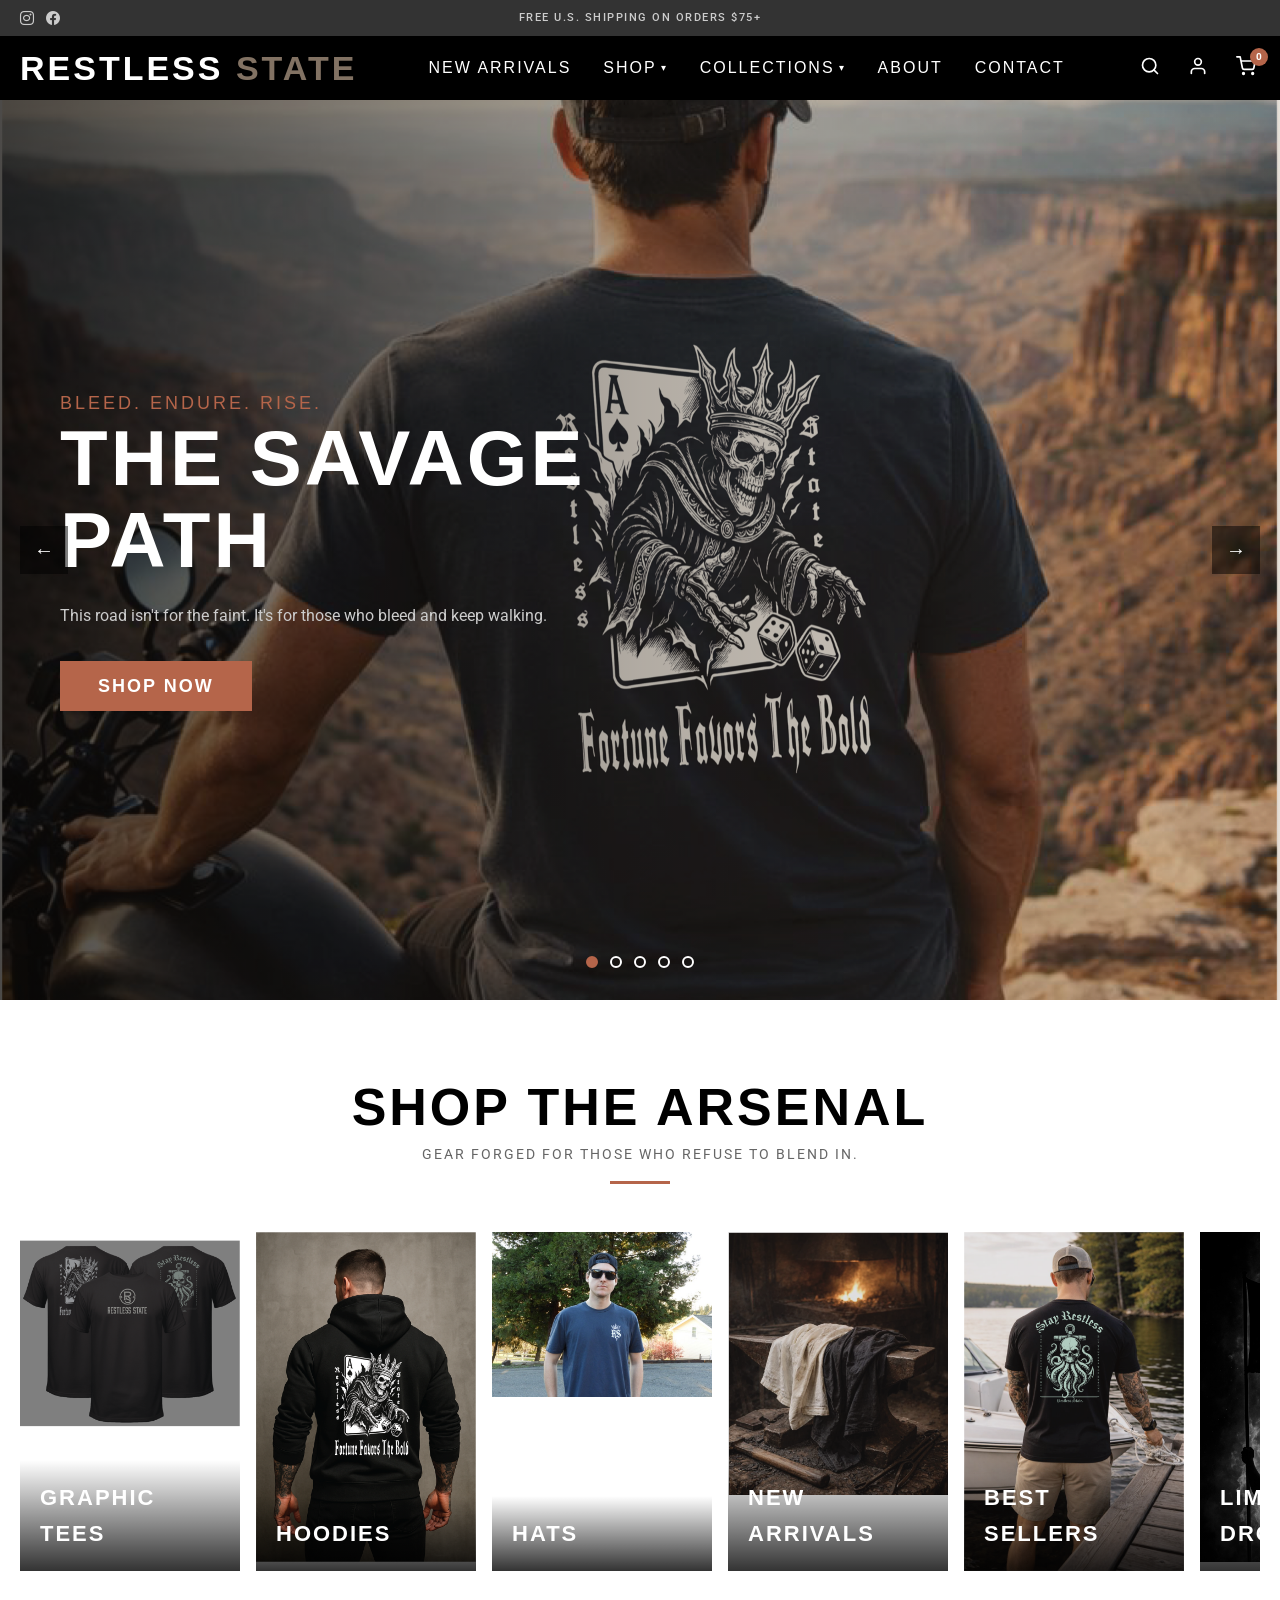
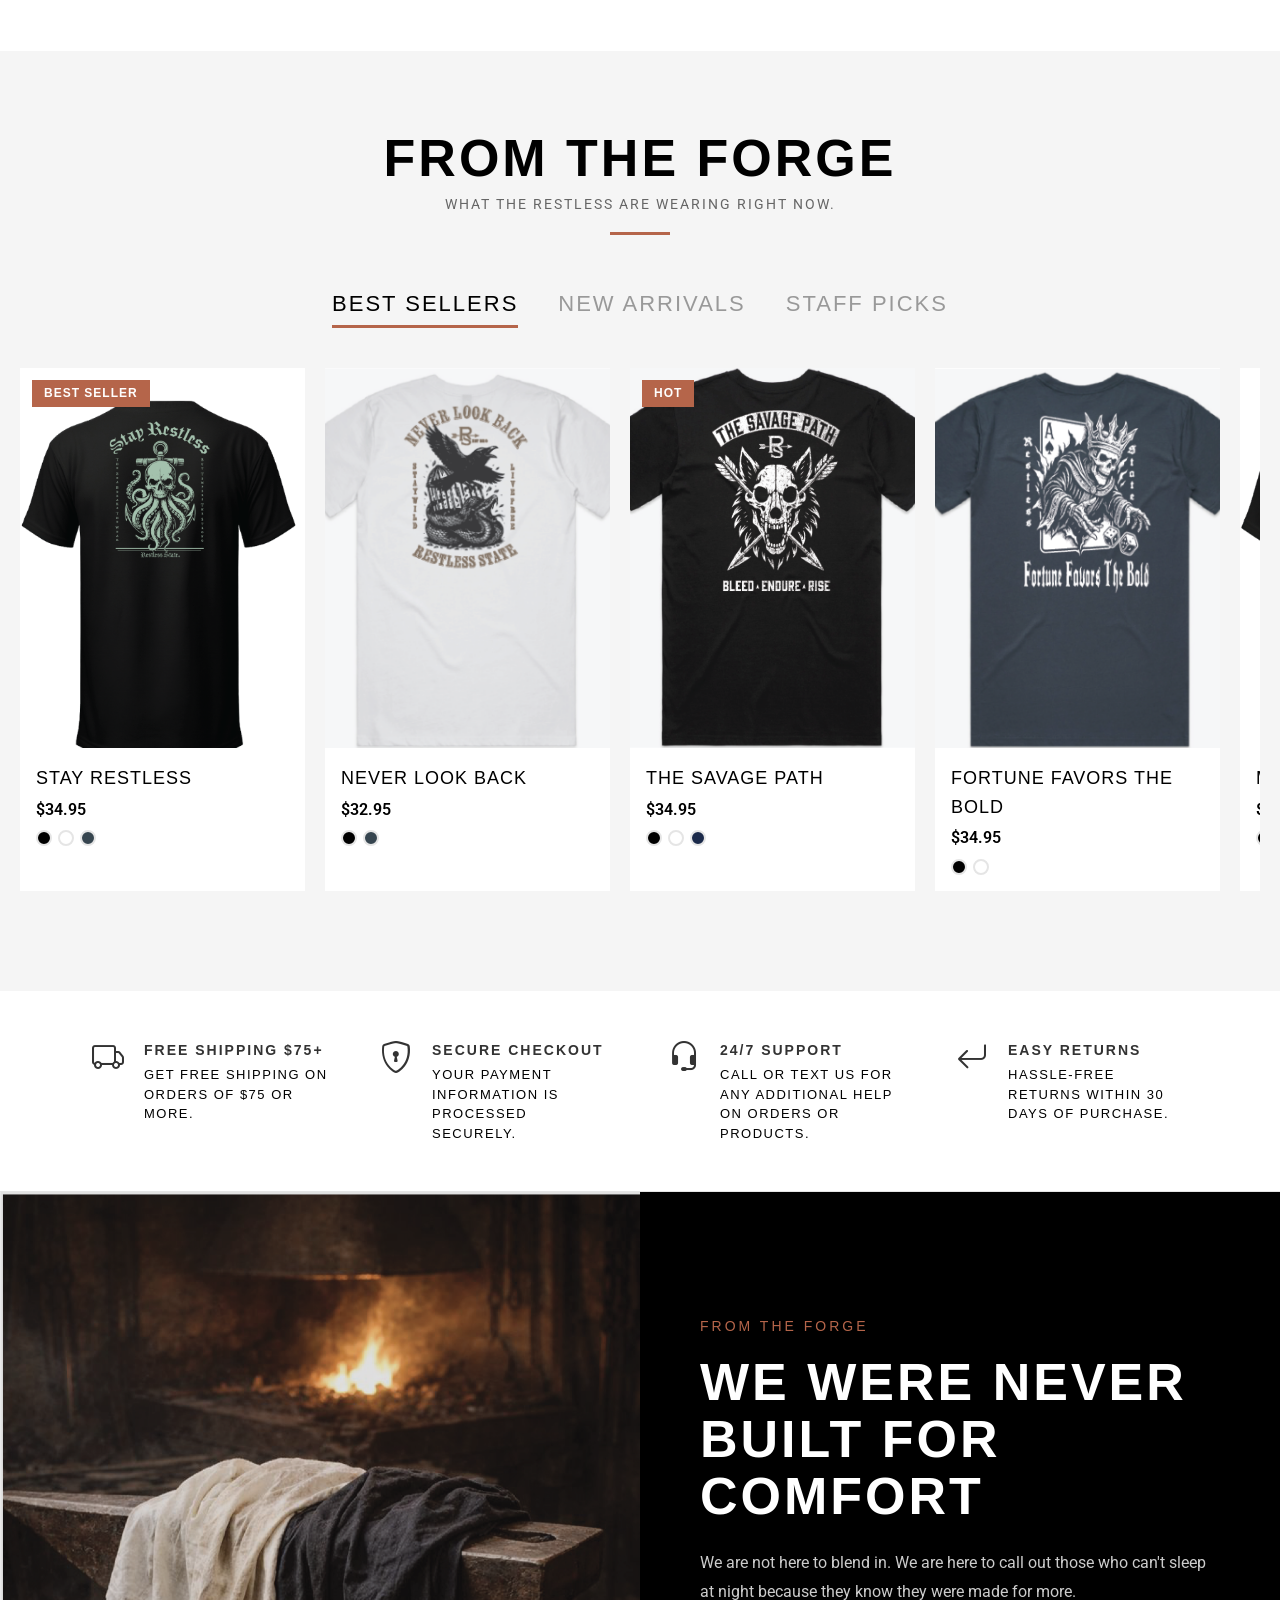
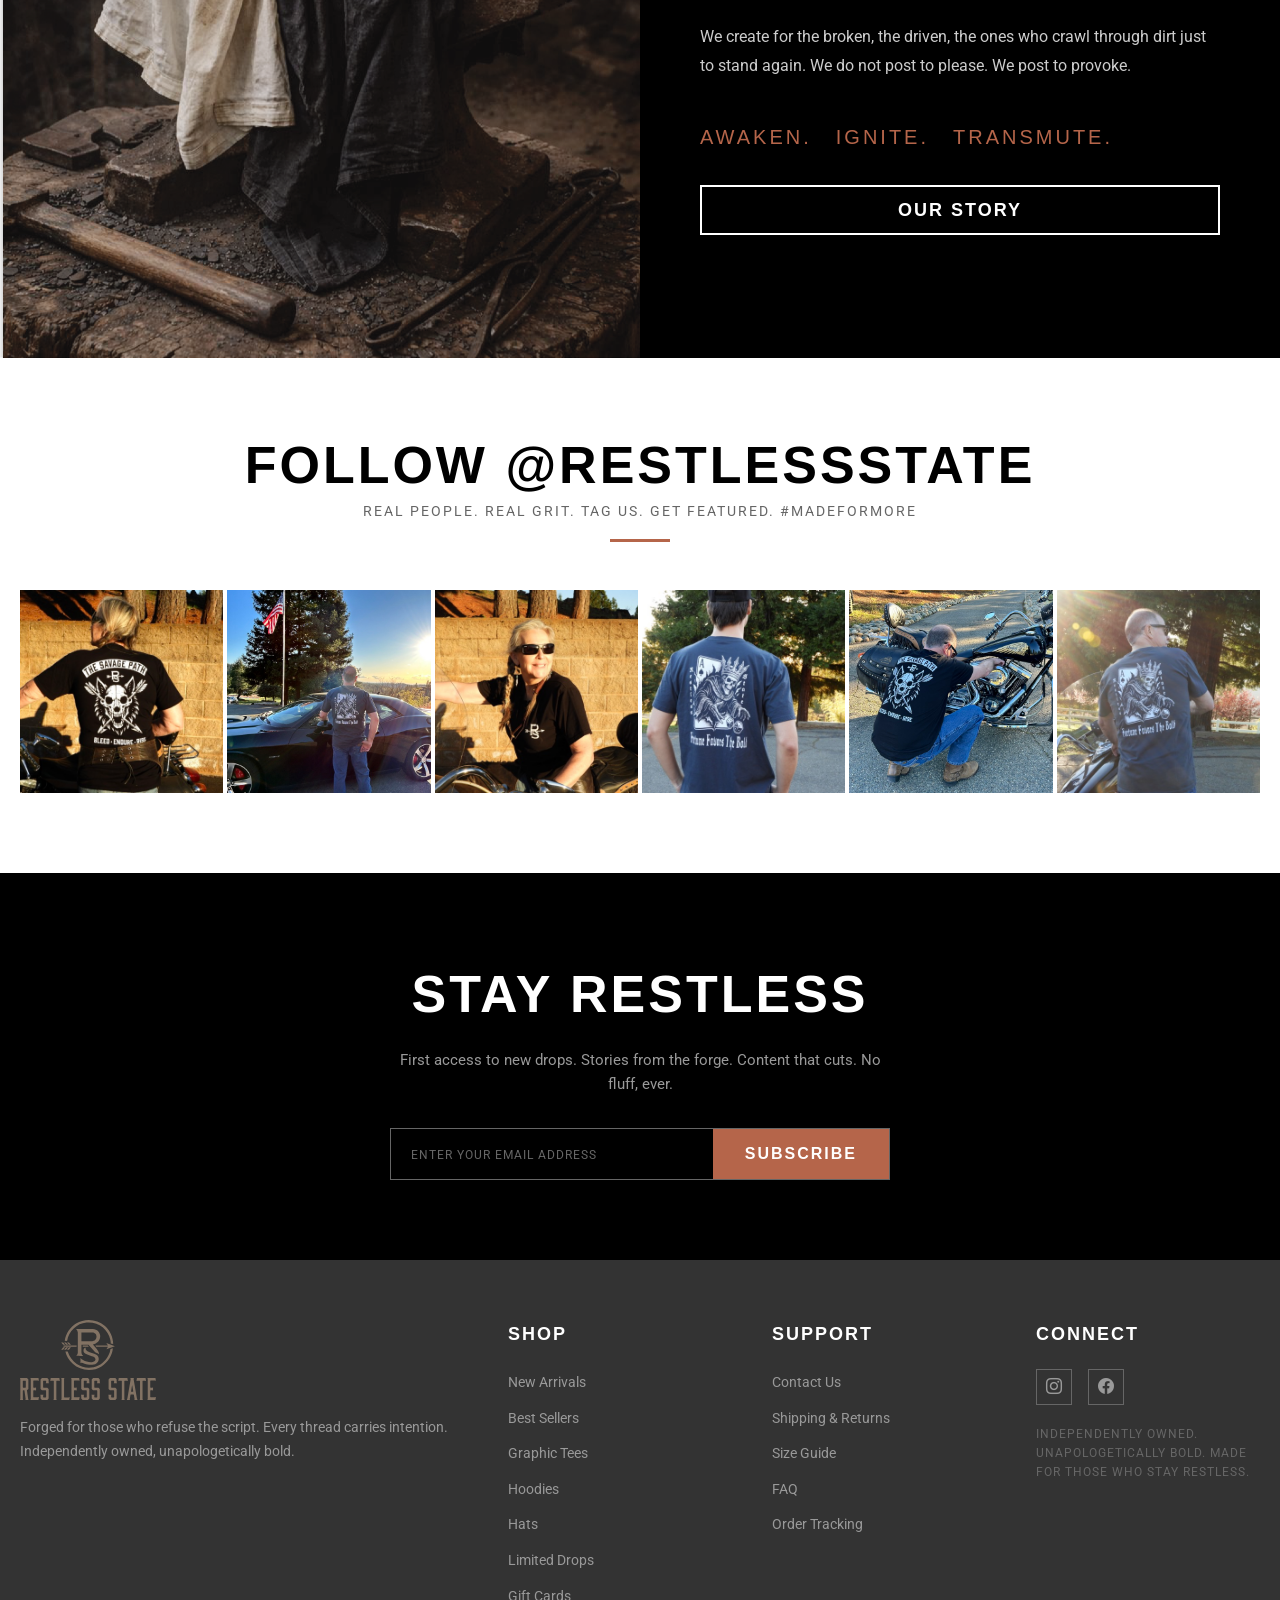
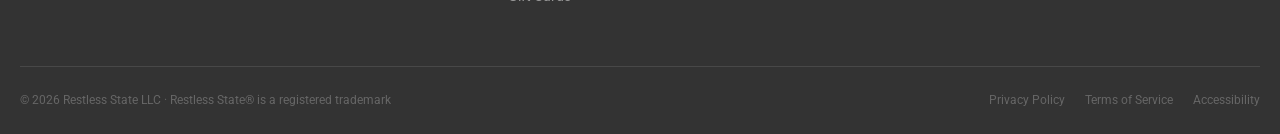
==== commit 90e9a4e8: "Update branding: unify nav/footer across pages, new color palette and assets - Sync navbar and foote" ====
--- a/index.html
+++ b/index.html
@@ -5,6 +5,7 @@
   <meta name="viewport" content="width=device-width, initial-scale=1.0">
   <meta name="description" content="Restless State — streetwear for the underdogs, the misfits, and the self-made. Graphic tees, hoodies, hats, and limited drops.">
   <title>Restless State — You Were Made For More</title>
+  <link rel="icon" type="image/png" href="images/brand/favicon.png">
   <link rel="stylesheet" href="https://use.typekit.net/fvs3qhg.css">
   <link rel="preconnect" href="https://fonts.googleapis.com">
   <link rel="preconnect" href="https://fonts.gstatic.com" crossorigin>
@@ -766,7 +767,7 @@
       <div class="footer__grid">
 
         <div class="footer__column">
-          <a href="/" class="footer__brand-logo"><img src="images/brand/logo-full.png" alt="Restless State"></a>
+          <a href="/" class="footer__brand-logo"><img src="images/brand/logo-full.svg" alt="Restless State"></a>
           <p class="footer__about">Forged for those who refuse the script. Every thread carries intention. Independently owned, unapologetically bold.</p>
         </div>
 
--- a/css/styles.css
+++ b/css/styles.css
@@ -7,8 +7,8 @@
 :root {
   --color-black: #000000;
   --color-white: #FFFFFF;
-  --color-accent: #D4451A;
-  --color-accent-hover: #b83915;
+  --color-accent: #B5654A;
+  --color-accent-hover: #9A5540;
   --color-gray-100: #F5F5F5;
   --color-gray-200: #E5E5E5;
   --color-gray-300: #CCCCCC;
@@ -405,7 +405,7 @@
 }
 
 .nav-logo span {
-  color: var(--color-accent);
+  color: #827263;
 }
 
 /* Desktop Nav Links */
@@ -2317,7 +2317,7 @@
 
 /* Footer logo */
 .footer__brand-logo img {
-  height: 40px;
+  height: 80px;
   width: auto;
   margin-bottom: 16px;
 }
